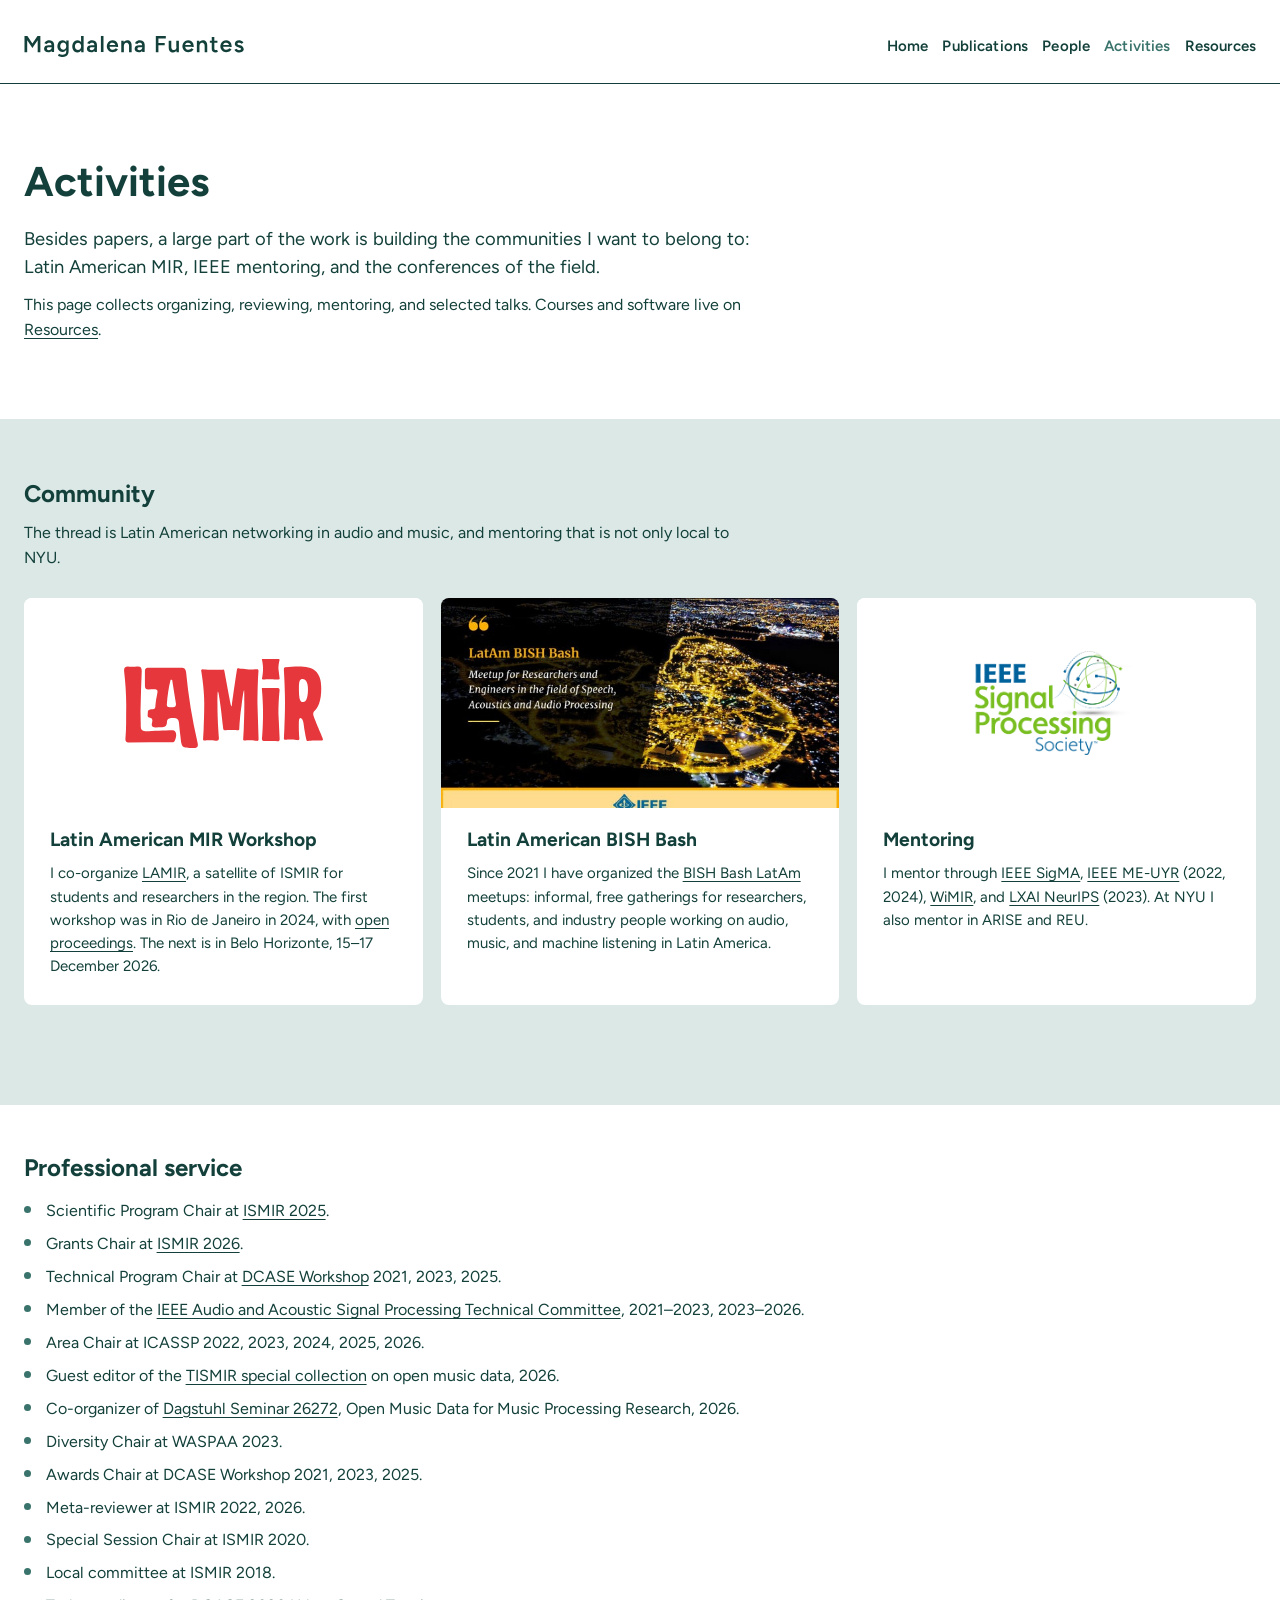
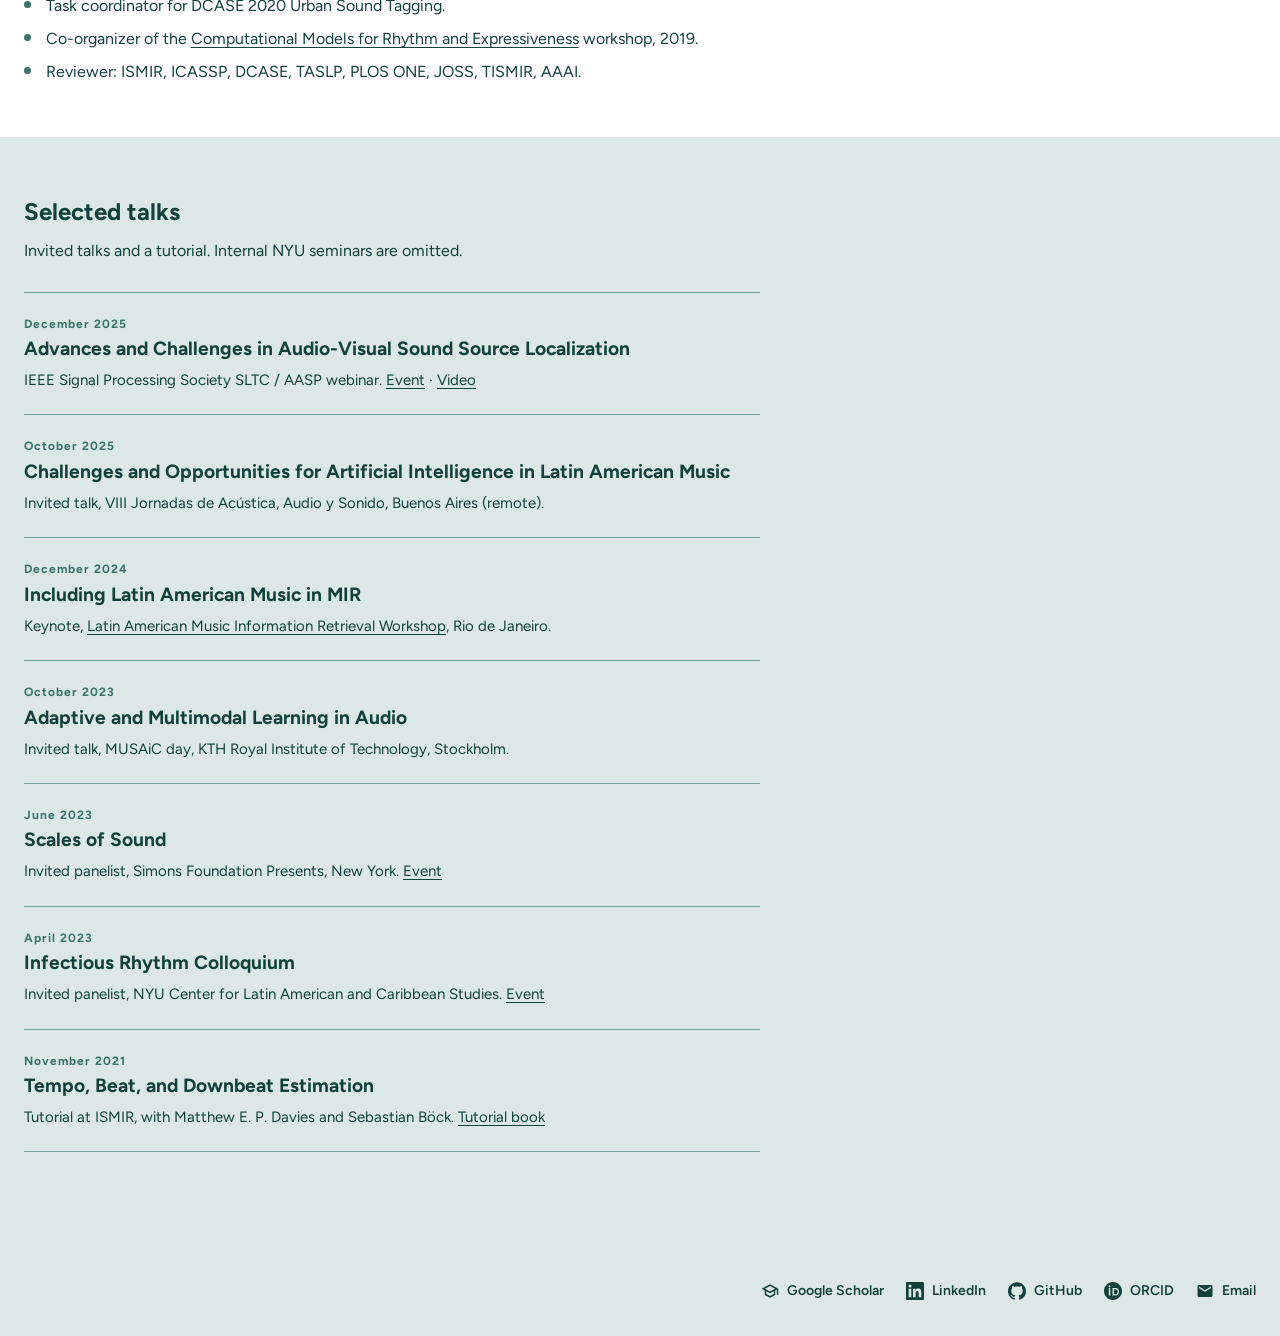
==== activities/index.html @ b73e9d4a "Update website" ====
<!DOCTYPE html>
<html lang="en">
<head>
  <meta charset="utf-8">
  <meta name="viewport" content="width=device-width, initial-scale=1">
  <title>Activities – Magdalena Fuentes</title>
  <meta name="description" content="Assistant Professor of Music Technology and Integrated Design &amp; Media at New York University. Machine listening, music information retrieval, and multimodal sound analysis.">
  <link rel="icon" href="../assets/images/cropped-icon.jpeg" type="image/jpeg">
  <link rel="preconnect" href="https://fonts.googleapis.com">
  <link rel="preconnect" href="https://fonts.gstatic.com" crossorigin>
  <link href="https://fonts.googleapis.com/css2?family=Figtree:ital,wght@0,400;0,600;0,700;1,400;1,600;1,700&display=swap" rel="stylesheet">
  <link rel="stylesheet" href="../assets/css/style.css">
</head>
<body class="page-activities">
  <div class="mobile-nav" id="mobile-nav">
    <button class="mobile-close" type="button" aria-label="Close menu">&times;</button>
    <ul>
            <li><a href="../"><span>Home</span></a></li>
            <li><a href="../publications/"><span>Publications</span></a></li>
            <li><a href="../people/"><span>People</span></a></li>
            <li><a href="../activities/" aria-current="page"><span>Activities</span></a></li>
            <li><a href="../resources/"><span>Resources</span></a></li>
    </ul>
  </div>
  <header class="site-header">
    <div class="container header-inner">
      <a class="logo" href="../">
        <img class="logo-light" src="../assets/images/logo-white.svg" alt="Magdalena Fuentes">
        <img class="logo-dark" src="../assets/images/logo.svg" alt="Magdalena Fuentes">
      </a>
      <nav class="desktop-nav" aria-label="Primary">
        <ul class="nav-list">
            <li><a href="../"><span>Home</span></a></li>
            <li><a href="../publications/"><span>Publications</span></a></li>
            <li><a href="../people/"><span>People</span></a></li>
            <li><a href="../activities/" aria-current="page"><span>Activities</span></a></li>
            <li><a href="../resources/"><span>Resources</span></a></li>
        </ul>
      </nav>
      <button class="menu-toggle" type="button" aria-label="Open menu"><span></span></button>
    </div>
  </header>
  
  <main>
    <section class="page-main" style="padding-bottom:48px">
      <div class="container">
        <h1 class="page-title reveal">Activities</h1>
        <p class="research-lead reveal">Besides papers, a large part of the work is building the communities I want to belong to: Latin American MIR, IEEE mentoring, and the conferences of the field.</p>
        <p class="research-sub reveal">This page collects organizing, reviewing, mentoring, and selected talks. Courses and software live on <a href="../resources/">Resources</a>.</p>
      </div>
    </section>
    <section class="section-mint" id="community">
      <div class="container">
        <h2 class="reveal">Community</h2>
        <p class="section-intro reveal">The thread is Latin American networking in audio and music, and mentoring that is not only local to NYU.</p>
        <div class="theme-grid theme-grid-3">
          <article class="theme-card reveal">
            <div class="community-banner">
              <img class="community-logo community-logo-lamir" src="../assets/images/activities/lamir.svg" alt="LAMIR">
            </div>
            <h3>Latin American MIR Workshop</h3>
            <p>I co-organize <a href="https://lamir-workshop.github.io/" target="_blank" rel="noopener">LAMIR</a>, a satellite of ISMIR for students and researchers in the region. The first workshop was in Rio de Janeiro in 2024, with <a href="https://doi.org/10.5281/zenodo.14908040" target="_blank" rel="noopener">open proceedings</a>. The next is in Belo Horizonte, 15–17 December 2026.</p>
          </article>
          <article class="theme-card reveal">
            <img src="../assets/images/activities/bish.jpg" alt="BISH Bash LatAm">
            <h3>Latin American BISH Bash</h3>
            <p>Since 2021 I have organized the <a href="https://www.meetup.com/bish-bash-latam/" target="_blank" rel="noopener">BISH Bash LatAm</a> meetups: informal, free gatherings for researchers, students, and industry people working on audio, music, and machine listening in Latin America.</p>
          </article>
          <article class="theme-card reveal">
            <div class="community-banner">
              <img class="community-logo community-logo-ieee" src="../assets/images/activities/ieee.png" alt="IEEE Signal Processing Society">
            </div>
            <h3>Mentoring</h3>
            <p>I mentor through <a href="https://signalprocessingsociety.org/community-involvement/signal-processing-mentorship-academy-sigma-program" target="_blank" rel="noopener">IEEE SigMA</a>, <a href="https://signalprocessingsociety.org/newsletter/2024/06/call-project-proposals-ieee-sps-me-uyr-program-mentoring-experiences" target="_blank" rel="noopener">IEEE ME-UYR</a> (2022, 2024), <a href="https://wimir.wordpress.com/mentoring-program/" target="_blank" rel="noopener">WiMIR</a>, and <a href="https://www.latinxinai.org/neurips-2023" target="_blank" rel="noopener">LXAI NeurIPS</a> (2023). At NYU I also mentor in ARISE and REU.</p>
          </article>
        </div>
      </div>
    </section>
    <section class="page-main" id="service" style="padding-bottom:48px">
      <div class="container">
        <h2 class="reveal">Professional service</h2>
        <ul class="service-list reveal">
          <li>Scientific Program Chair at <a href="https://ismir2025.ismir.net/" target="_blank" rel="noopener">ISMIR 2025</a>.</li>
          <li>Grants Chair at <a href="https://ismir2026.ismir.net/about/organizers" target="_blank" rel="noopener">ISMIR 2026</a>.</li>
          <li>Technical Program Chair at <a href="https://dcase.community/workshop2025/organizers" target="_blank" rel="noopener">DCASE Workshop</a> 2021, 2023, 2025.</li>
          <li>Member of the <a href="https://signalprocessingsociety.org/community-involvement/audio-and-acoustic-signal-processing" target="_blank" rel="noopener">IEEE Audio and Acoustic Signal Processing Technical Committee</a>, 2021–2023, 2023–2026.</li>
          <li>Area Chair at ICASSP 2022, 2023, 2024, 2025, 2026.</li>
          <li>Guest editor of the <a href="https://account.transactions.ismir.net/index.php/up-j-tismir/libraryFiles/downloadPublic/9" target="_blank" rel="noopener">TISMIR special collection</a> on open music data, 2026.</li>
          <li>Co-organizer of <a href="https://www.dagstuhl.de/26272" target="_blank" rel="noopener">Dagstuhl Seminar 26272</a>, Open Music Data for Music Processing Research, 2026.</li>
          <li>Diversity Chair at WASPAA 2023.</li>
          <li>Awards Chair at DCASE Workshop 2021, 2023, 2025.</li>
          <li>Meta-reviewer at ISMIR 2022, 2026.</li>
          <li>Special Session Chair at ISMIR 2020.</li>
          <li>Local committee at ISMIR 2018.</li>
          <li>Task coordinator for DCASE 2020 Urban Sound Tagging.</li>
          <li>Co-organizer of the <a href="http://www02.smt.ufrj.br/~starel/workshop/" target="_blank" rel="noopener">Computational Models for Rhythm and Expressiveness</a> workshop, 2019.</li>
          <li>Reviewer: ISMIR, ICASSP, DCASE, TASLP, PLOS ONE, JOSS, TISMIR, AAAI.</li>
        </ul>
      </div>
    </section>
    <section class="section-mint" id="talks">
      <div class="container">
        <h2 class="reveal">Selected talks</h2>
        <p class="section-intro reveal">Invited talks and a tutorial. Internal NYU seminars are omitted.</p>
        <div class="join-paths">
          <article class="join-path reveal">
            <span class="theme-num">December 2025</span>
            <h3>Advances and Challenges in Audio-Visual Sound Source Localization</h3>
            <p>IEEE Signal Processing Society SLTC / AASP webinar. <a href="https://signalprocessingsociety.org/events/sps-sltcaasp-webinar-advances-and-challenges-audio-visual-sound-source-localization" target="_blank" rel="noopener">Event</a> · <a href="https://resourcecenter.ieee.org/education/sl-tc-aasp-tc-webinars/sps_edu_sl_fuentes_120925" target="_blank" rel="noopener">Video</a></p>
          </article>
          <article class="join-path reveal">
            <span class="theme-num">October 2025</span>
            <h3>Challenges and Opportunities for Artificial Intelligence in Latin American Music</h3>
            <p>Invited talk, VIII Jornadas de Acústica, Audio y Sonido, Buenos Aires (remote).</p>
          </article>
          <article class="join-path reveal">
            <span class="theme-num">December 2024</span>
            <h3>Including Latin American Music in MIR</h3>
            <p>Keynote, <a href="https://lamir-workshop.github.io/" target="_blank" rel="noopener">Latin American Music Information Retrieval Workshop</a>, Rio de Janeiro.</p>
          </article>
          <article class="join-path reveal">
            <span class="theme-num">October 2023</span>
            <h3>Adaptive and Multimodal Learning in Audio</h3>
            <p>Invited talk, MUSAiC day, KTH Royal Institute of Technology, Stockholm.</p>
          </article>
          <article class="join-path reveal">
            <span class="theme-num">June 2023</span>
            <h3>Scales of Sound</h3>
            <p>Invited panelist, Simons Foundation Presents, New York. <a href="https://www.simonsfoundation.org/event/scales-of-sound/" target="_blank" rel="noopener">Event</a></p>
          </article>
          <article class="join-path reveal">
            <span class="theme-num">April 2023</span>
            <h3>Infectious Rhythm Colloquium</h3>
            <p>Invited panelist, NYU Center for Latin American and Caribbean Studies. <a href="https://as.nyu.edu/research-centers/clacs/events/spring-2023.html" target="_blank" rel="noopener">Event</a></p>
          </article>
          <article class="join-path reveal">
            <span class="theme-num">November 2021</span>
            <h3>Tempo, Beat, and Downbeat Estimation</h3>
            <p>Tutorial at ISMIR, with Matthew E. P. Davies and Sebastian Böck. <a href="https://tempobeatdownbeat.github.io/tutorial/intro.html" target="_blank" rel="noopener">Tutorial book</a></p>
          </article>
        </div>
      </div>
    </section>
  </main>

  <footer class="site-footer">
    <div class="container">
      <ul class="socials">
        <li><a href="https://scholar.google.com/citations?user=gz7oJAoAAAAJ" target="_blank" rel="noopener"> <svg viewBox="0 0 24 24" aria-hidden="true"><path d="M12 3L1 9l4 2.18v6L12 21l7-3.82v-6l2-1.09V17h2V9L12 3zm6.82 6L12 12.72 5.18 9 12 5.28 18.82 9zM17 15.99l-5 2.73-5-2.73v-3.72L12 15l5-2.73v3.72z"/></svg> <span>Google Scholar</span></a></li>
        <li><a href="https://www.linkedin.com/in/mfu3ntes/" target="_blank" rel="noopener"> <svg viewBox="0 0 24 24" aria-hidden="true"><path d="M20.447 20.452h-3.554v-5.569c0-1.328-.027-3.037-1.852-3.037-1.853 0-2.136 1.445-2.136 2.939v5.667H9.351V9h3.414v1.561h.046c.477-.9 1.637-1.85 3.37-1.85 3.601 0 4.267 2.37 4.267 5.455v6.286zM5.337 7.433a2.062 2.062 0 01-2.063-2.065 2.064 2.064 0 112.063 2.065zm1.782 13.019H3.555V9h3.564v11.452zM22.225 0H1.771C.792 0 0 .774 0 1.729v20.542C0 23.227.792 24 1.771 24h20.451C23.2 24 24 23.227 24 22.271V1.729C24 .774 23.2 0 22.222 0h.003z"/></svg> <span>LinkedIn</span></a></li>
        <li><a href="https://github.com/magdalenafuentes" target="_blank" rel="noopener"> <svg viewBox="0 0 24 24" aria-hidden="true"><path d="M12 .297c-6.63 0-12 5.373-12 12 0 5.303 3.438 9.8 8.205 11.387.6.113.82-.258.82-.577 0-.285-.01-1.04-.015-2.04-3.338.724-4.042-1.61-4.042-1.61-.546-1.387-1.333-1.757-1.333-1.757-1.09-.745.084-.729.084-.729 1.205.084 1.84 1.236 1.84 1.236 1.07 1.835 2.809 1.305 3.495.998.108-.776.417-1.305.76-1.605-2.665-.3-5.466-1.332-5.466-5.93 0-1.31.465-2.38 1.235-3.22-.135-.303-.54-1.523.105-3.176 0 0 1.005-.322 3.3 1.23.96-.267 1.98-.399 3-.405 1.02.006 2.04.138 3 .405 2.28-1.552 3.285-1.23 3.285-1.23.645 1.653.24 2.873.12 3.176.765.84 1.23 1.91 1.23 3.22 0 4.61-2.805 5.625-5.475 5.92.42.36.81 1.096.81 2.22 0 1.606-.015 2.896-.015 3.286 0 .315.21.69.825.57C20.565 22.092 24 17.592 24 12.297c0-6.627-5.373-12-12-12"/></svg> <span>GitHub</span></a></li>
        <li><a href="https://orcid.org/0000-0003-4506-6639" target="_blank" rel="noopener"> <svg viewBox="0 0 24 24" aria-hidden="true"><path d="M12 0C5.372 0 0 5.372 0 12s5.372 12 12 12 12-5.372 12-12S18.628 0 12 0zM7.37 4.368c.745 0 1.33.615 1.33 1.358 0 .745-.585 1.353-1.33 1.353-.746 0-1.348-.608-1.348-1.353 0-.743.602-1.358 1.348-1.358zm.955 3.497v10.272H6.418V7.865h1.907zm3.032 0h3.636c3.494 0 5.04 2.184 5.04 5.137 0 3.012-1.81 5.135-5.415 5.135h-3.261V7.865zm1.907 1.69v6.89h1.588c2.294 0 3.41-1.274 3.41-3.409 0-2.18-1.085-3.481-3.341-3.481h-1.657z"/></svg> <span>ORCID</span></a></li>
        <li><a href="mailto:mfuentes@nyu.edu"> <svg viewBox="0 0 24 24" aria-hidden="true"><path d="M20 4H4c-1.1 0-2 .9-2 2v12c0 1.1.9 2 2 2h16c1.1 0 2-.9 2-2V6c0-1.1-.9-2-2-2zm0 4l-8 5-8-5V6l8 5 8-5v2z"/></svg> <span>Email</span></a></li>
      </ul>
    </div>
  </footer>
  <script src="../assets/js/main.js"></script>
</body>
</html>
---- assets/css/style.css ----
:root {
  --teal: #13403a;
  --teal-dark: #071916;
  --teal-mid: #39736b;
  --teal-soft: #74a69f;
  --mint: #dbe8e6;
  --mint-dark: #cbdedb;
  --ink: #13403a;
  --text: #1a1a1a;
  --white: #ffffff;
  --green: #6dab3c;
  --green-hover: #5c9433;
  --orange: #e08a2c;
  --orange-hover: #c9761f;
  --header-h: 83px;
  --max: 1300px;
}

*,
*::before,
*::after {
  box-sizing: border-box;
}

html {
  scroll-behavior: smooth;
}

body {
  margin: 0;
  font-family: Figtree, "Helvetica Neue", Helvetica, Arial, sans-serif;
  font-size: 16px;
  line-height: 1.55;
  color: var(--text);
  background: var(--white);
}

img {
  max-width: 100%;
  height: auto;
  display: block;
}

a {
  color: var(--teal);
  text-decoration: none;
}

a:hover {
  color: var(--teal-dark);
}

h1,
h2,
h3,
h4 {
  font-weight: 700;
  color: var(--ink);
  line-height: 1.25;
  margin: 0 0 0.4em;
}

.container {
  width: min(100% - 48px, var(--max));
  margin-inline: auto;
}

.page-people .container {
  width: min(100% - 48px, 1540px);
}

/* Header */
.site-header {
  position: absolute;
  inset: 0 0 auto 0;
  z-index: 40;
  border-bottom: 1px solid var(--teal);
}

.site-header.is-sticky {
  position: fixed;
  background: rgba(19, 64, 58, 0.96);
  backdrop-filter: blur(8px);
  border-bottom-color: transparent;
}

body:not(.page-home) .site-header {
  position: sticky;
  top: 0;
  background: var(--white);
  border-bottom: 1px solid var(--teal);
}

body:not(.page-home) .site-header.is-sticky {
  background: rgba(255, 255, 255, 0.96);
}

.header-inner {
  display: flex;
  align-items: center;
  justify-content: space-between;
  padding: 30px 0 20px;
  gap: 24px;
}

.logo {
  display: block;
  width: 220px;
  height: 33px;
  flex-shrink: 0;
}

.logo img {
  width: 220px;
  height: 33px;
}

body.page-home .logo-dark,
body:not(.page-home) .logo-light {
  display: none;
}

.nav-list {
  display: flex;
  gap: 14px;
  list-style: none;
  margin: 0;
  padding: 0;
}

.nav-list a {
  font-weight: 600;
  font-size: 15px;
  letter-spacing: 0.01em;
}

body.page-home .nav-list a {
  color: var(--white);
}

body.page-home .nav-list a:hover,
body.page-home .nav-list a[aria-current="page"] {
  color: var(--mint);
}

body:not(.page-home) .nav-list a {
  color: var(--teal);
}

body:not(.page-home) .nav-list a[aria-current="page"] {
  color: var(--teal-mid);
}

.menu-toggle {
  display: none;
  width: 44px;
  height: 44px;
  border: 0;
  background: transparent;
  cursor: pointer;
  padding: 10px;
}

.menu-toggle span,
.menu-toggle span::before,
.menu-toggle span::after {
  display: block;
  width: 22px;
  height: 2px;
  background: currentColor;
  position: relative;
  transition: transform 0.2s ease;
}

.menu-toggle span::before,
.menu-toggle span::after {
  content: "";
  position: absolute;
  left: 0;
}

.menu-toggle span::before {
  top: -7px;
}

.menu-toggle span::after {
  top: 7px;
}

body.page-home .menu-toggle {
  color: var(--white);
}

body:not(.page-home) .menu-toggle {
  color: var(--teal);
}

.mobile-nav {
  position: fixed;
  inset: 0;
  background: var(--white);
  z-index: 50;
  display: none;
  align-items: center;
  justify-content: center;
  text-align: center;
}

.mobile-nav.is-open {
  display: flex;
}

.mobile-nav ul {
  list-style: none;
  margin: 0;
  padding: 0;
}

.mobile-nav a {
  display: block;
  font-size: 1.6rem;
  font-weight: 600;
  padding: 14px;
  color: var(--teal);
}

.mobile-close {
  position: absolute;
  top: 24px;
  right: 24px;
  border: 0;
  background: transparent;
  font-size: 32px;
  line-height: 1;
  color: var(--teal);
  cursor: pointer;
}

/* Hero */
.hero {
  background: var(--teal);
  color: var(--white);
  padding: 180px 0 70px;
}

.hero-grid {
  display: grid;
  grid-template-columns: 1fr 1fr;
  gap: 48px;
  align-items: start;
}

.hero-name {
  font-size: clamp(2.4rem, 5vw, 4.1rem);
  line-height: 1.2;
  font-weight: 700;
  color: var(--white);
  margin: 0 0 70px;
}

.hero-portrait {
  width: min(300px, 100%);
  margin: 0 auto;
}

.hero-mobile {
  display: none;
}

.hero-kicker {
  width: min(700px, 100%);
  margin: 20px 0 30px;
}

.hero-bio {
  font-size: 1.3em;
  line-height: 1.45;
  color: var(--mint);
  font-weight: 400;
}

.hero-bio p {
  margin: 0 0 1em;
}

.hero-bio p:last-child {
  margin-bottom: 0;
}

.hero-subtitle {
  display: none;
  font-size: clamp(1.4rem, 4vw, 2rem);
  color: var(--teal-soft);
  font-weight: 700;
  line-height: 1.25;
  margin: -40px 0 40px;
}

/* Affiliations */
.affiliations {
  background: var(--mint);
  padding: 72px 0 100px;
}

.affiliations-inner {
  display: grid;
  grid-template-columns: 1fr 2fr;
}

.affiliations h2 {
  font-size: 2rem;
  margin-bottom: 40px;
}

.affiliations h3 {
  font-size: 1.25rem;
  margin: 0 0 8px;
}

.affiliations p {
  margin: 0 0 28px;
  color: var(--text);
}

.home-join {
  padding: 72px 0 100px;
}

.page-home .research-cta {
  margin-top: 0;
  padding-top: 0;
  border-top: 0;
}

/* Page shell */
.page-main {
  padding: 48px 0 100px;
}

.page-title {
  font-size: clamp(2rem, 4vw, 2.6rem);
  margin: 24px 0 60px;
}

.section-mint {
  background: var(--mint);
  padding: 60px 0 100px;
}

/* Buttons */
.btn {
  display: inline-block;
  border: 0;
  border-radius: 8px;
  padding: 8px 14px;
  font-size: 13px;
  font-weight: 600;
  font-family: inherit;
  line-height: 1.2;
  cursor: pointer;
  color: var(--white) !important;
  background: var(--teal-mid);
  transition: background 0.15s ease;
}

.btn:hover {
  background: var(--teal);
  color: var(--white) !important;
}

.btn-sm {
  padding: 6px 12px;
  font-size: 12px;
}

.btn-xs {
  padding: 4px 10px;
  font-size: 11px;
  text-transform: none;
}

.btn-round {
  border-radius: 999px;
  padding: 8px 16px;
}

.btn-orange {
  background: var(--teal-mid);
}

.btn-orange:hover {
  background: var(--teal);
}

.btn-row {
  display: flex;
  flex-wrap: wrap;
  gap: 8px;
  margin-top: 6px;
}

/* People */
.people-grid {
  display: grid;
  grid-template-columns: repeat(3, max-content);
  justify-content: center;
  gap: 64px 14px;
}

.person {
  display: grid;
  grid-template-columns: 140px minmax(180px, 240px);
  gap: 24px;
  align-items: center;
}

.person img {
  width: 140px;
  height: 140px;
  object-fit: cover;
  object-position: center 22%;
  border-radius: 50%;
}

.person img[alt="Xavier Juanola Molet"] {
  object-position: center center;
}

.person h3 {
  font-size: 1.05rem;
  font-weight: 700;
  margin: 0 0 6px;
  color: var(--teal);
  line-height: 1.3;
}

.person p {
  margin: 0;
  font-size: 0.95rem;
  line-height: 1.45;
  color: var(--teal);
}

.person .dates {
  font-style: italic;
  color: var(--teal);
}

.person .btn,
.person .btn-sm {
  margin-top: 10px;
  background: var(--teal-mid);
  border-radius: 8px;
  padding: 7px 14px;
  font-size: 13px;
}

.person .btn:hover,
.person .btn-sm:hover {
  background: var(--teal);
}

.alumni-grid {
  display: grid;
  grid-template-columns: repeat(4, 1fr);
  gap: 32px 24px;
  margin-top: 28px;
}

.alumni h2 {
  margin: 72px 0 8px;
}

.alumni h3 {
  font-size: 1.05rem;
  margin: 0 0 8px;
  color: var(--teal);
}

.alumni p {
  margin: 0;
  font-size: 0.95rem;
  line-height: 1.4;
  color: var(--teal);
}

.alumni a.more {
  display: inline-block;
  margin-top: 8px;
  font-weight: 600;
}

/* Publications */
.pub {
  display: grid;
  grid-template-columns: 317px 1fr;
  gap: 28px;
  align-items: center;
  margin-bottom: 64px;
}

.pub.no-thumb {
  grid-template-columns: 1fr;
}

.pub .pub-note {
  font-style: italic;
  color: #555;
  margin: 0 0 8px;
}

.pub-thumb {
  display: flex;
  justify-content: center;
}

.pub-thumb img {
  width: 100%;
  max-width: 403px;
  max-height: 216px;
  object-fit: contain;
  background: transparent;
}

.pub h3,
.pub h3 a {
  font-size: 1.25rem;
  font-weight: 400;
  margin: 0 0 12px;
  line-height: 1.35;
  color: var(--teal);
}

.pub h3 a:hover {
  color: var(--teal-dark);
}

.pub .year {
  font-size: 1rem;
  font-weight: 700;
  color: #80a69e;
  margin: 0 0 6px;
  line-height: 1.2;
}

.pub .authors,
.pub .venue {
  margin: 0 0 2px;
  color: var(--teal);
}

.pub .venue {
  margin-bottom: 16px;
}

.pub .self {
  font-weight: 400;
  text-decoration: underline;
  text-underline-offset: 2px;
}

.pub .btn-row {
  margin-top: 0;
}

.pub .btn,
.pub .btn-xs {
  background: var(--teal-mid);
  border-radius: 8px;
  padding: 8px 14px;
  font-size: 13px;
  font-weight: 600;
}

.pub .btn:hover,
.pub .btn-xs:hover {
  background: var(--teal);
}

/* Resources lists */
.page-resources .page-title {
  margin-bottom: 0;
}

.page-resources h2 {
  margin: 0 0 28px;
}

.page-resources .media-row:last-child {
  margin-bottom: 0;
}

.media-row {
  display: grid;
  grid-template-columns: 280px 1fr;
  gap: 28px;
  align-items: center;
  margin-bottom: 36px;
}

.media-row img {
  width: 280px;
  height: 168px;
  object-fit: contain;
  background: var(--white);
}

.software-grid {
  display: grid;
  grid-template-columns: repeat(2, minmax(0, 360px));
  justify-content: center;
  gap: 48px 64px;
}

.software-card {
  text-align: center;
}

.software-card h3 {
  margin-bottom: 16px;
}

.software-card img {
  display: block;
  margin: 0 auto 20px;
  height: 140px;
  max-width: 280px;
  width: auto;
  object-fit: contain;
}

.software-card .btn-row {
  justify-content: center;
}

.dataset-grid {
  display: grid;
  grid-template-columns: repeat(3, minmax(0, 1fr));
  gap: 28px 22px;
}

.dataset-card h3 {
  font-size: 1.05rem;
  font-weight: 600;
  margin: 0 0 4px;
}

.dataset-card p {
  margin: 0 0 10px;
  font-size: 14px;
  color: var(--teal);
}

.dataset-card img {
  width: 100%;
  height: 110px;
  object-fit: cover;
  object-position: center;
  background: var(--white);
  margin-bottom: 12px;
}

.dataset-card .btn-row {
  margin-top: 0;
}

.dataset-card .btn {
  padding: 6px 12px;
  font-size: 12px;
}

.scroll-hint {
  display: flex;
  justify-content: center;
  margin-top: 24px;
}

.scroll-hint a {
  color: var(--white);
  font-size: 42px;
  line-height: 1;
}

/* Course */
.course {
  max-width: 920px;
}

.course .meta {
  margin-bottom: 28px;
}

.course h2 {
  font-size: 1.35rem;
  margin: 32px 0 12px;
}

.course h3 {
  font-size: 1.1rem;
  margin: 22px 0 8px;
}

.course ul {
  padding-left: 1.2em;
}

.week {
  margin: 18px 0;
}

.week strong {
  display: block;
  margin-bottom: 6px;
  color: var(--teal);
}

/* Footer */
.site-footer {
  background: var(--mint);
  padding: 28px 0;
}

.socials {
  display: flex;
  justify-content: flex-end;
  gap: 22px;
  list-style: none;
  margin: 0;
  padding: 0;
}

.socials a {
  display: inline-flex;
  align-items: center;
  gap: 8px;
  color: var(--teal);
  font-weight: 600;
  font-size: 14px;
}

.socials svg {
  width: 18px;
  height: 18px;
  fill: currentColor;
}

/* Reveal */
.reveal {
  opacity: 0;
  transform: translateY(16px);
  animation: fadeUp 0.7s ease forwards;
}

.reveal-left {
  opacity: 0;
  transform: translateX(-18px);
  animation: fadeLeft 0.7s ease forwards;
}

@keyframes fadeUp {
  to {
    opacity: 1;
    transform: none;
  }
}

@keyframes fadeLeft {
  to {
    opacity: 1;
    transform: none;
  }
}

/* Research overview and Join */
.page-research .page-title,
.page-join .page-title,
.page-people .page-title,
.page-activities .page-title {
  margin-bottom: 18px;
}

.page-research h2,
.page-join h2,
.page-activities h2 {
  margin: 0 0 12px;
}

.research-lead {
  font-size: 1.15rem;
  line-height: 1.5;
  color: var(--teal);
  max-width: 46rem;
  margin: 0 0 12px;
}

.research-sub,
.section-intro {
  color: var(--teal);
  max-width: 46rem;
  margin: 0 0 28px;
}

.theme-grid {
  display: grid;
  grid-template-columns: repeat(2, minmax(0, 1fr));
  gap: 18px;
}

.theme-grid-3 {
  grid-template-columns: repeat(3, minmax(0, 1fr));
}

.theme-card {
  background: var(--white);
  padding: 0 0 26px;
  border-radius: 8px;
  overflow: hidden;
}

.theme-card-text {
  padding-top: 26px;
}

.theme-card img {
  display: block;
  width: 100%;
  height: 210px;
  object-fit: cover;
  object-position: top center;
  background: var(--mint-dark);
  margin-bottom: 20px;
}

.theme-card .community-logo {
  width: auto;
  height: 56px;
  max-width: 200px;
  margin: 0 auto 20px;
  object-fit: contain;
  background: transparent;
}

.theme-card .community-banner {
  display: flex;
  align-items: center;
  justify-content: center;
  width: 100%;
  height: 210px;
  margin-bottom: 20px;
  background: var(--white);
}

.theme-card .community-banner .community-logo,
.theme-card .community-banner .community-logo-lamir,
.theme-card .community-banner .community-logo-ieee {
  width: auto;
  height: auto;
  max-width: 50%;
  max-height: 50%;
  margin: 0;
  object-fit: contain;
  background: transparent;
}

.theme-card .community-logo-bish {
  width: calc(100% - 52px);
  height: auto;
  max-width: none;
  max-height: 110px;
  border-radius: 6px;
}

.theme-num {
  display: block;
  font-size: 12px;
  font-weight: 700;
  letter-spacing: 0.08em;
  color: var(--teal-mid);
  margin-bottom: 8px;
}

.theme-card .theme-num {
  margin: 0 26px 8px;
}

.theme-card h3 {
  font-size: 1.2rem;
  margin: 0 26px 10px;
}

.theme-card p {
  margin: 0 26px;
  color: var(--teal);
  font-size: 15px;
}

.theme-tags {
  display: block;
  margin: 14px 26px 0;
  font-size: 12px;
  font-weight: 600;
  color: var(--teal-mid);
}

.highlight-grid {
  display: grid;
  grid-template-columns: repeat(2, minmax(0, 1fr));
  gap: 32px 28px;
}

.highlight-card img {
  width: 100%;
  height: 160px;
  object-fit: contain;
  background: var(--mint);
  margin-bottom: 14px;
}

.highlight-card .meta {
  font-size: 12px;
  font-weight: 700;
  letter-spacing: 0.04em;
  text-transform: uppercase;
  color: var(--teal-mid);
  margin: 0 0 8px;
}

.highlight-card h3 {
  font-size: 1.1rem;
  margin: 0 0 8px;
}

.highlight-card p {
  margin: 0 0 12px;
  font-size: 14px;
  color: var(--teal);
}

.news-grid {
  display: grid;
  grid-template-columns: repeat(3, minmax(0, 1fr));
  gap: 28px;
}

.news-grid-4 {
  grid-template-columns: repeat(4, minmax(0, 1fr));
}

.news-card {
  border-top: 2px solid var(--teal-soft);
  padding-top: 16px;
}

.news-card time {
  display: block;
  font-size: 13px;
  font-weight: 700;
  color: var(--teal-mid);
  margin-bottom: 8px;
}

.news-card p {
  margin: 0;
  color: var(--teal);
}

.funder-grid {
  display: grid;
  grid-template-columns: repeat(5, minmax(0, 1fr));
  gap: 16px;
}

.funder-card {
  display: flex;
  flex-direction: column;
  background: var(--mint);
  padding: 22px 18px 20px;
  text-align: center;
  border-radius: 8px;
  min-height: 260px;
  color: var(--teal);
}

.funder-card img,
.funder-logo {
  height: 56px;
  width: auto;
  max-width: 140px;
  margin: 0 auto 16px;
  object-fit: contain;
}

.funder-logo-wide {
  max-width: 160px;
  height: 40px;
}

.funder-logo-nih {
  height: 88px;
  max-width: 140px;
}

.funder-card .btn-row {
  margin-top: auto;
  justify-content: center;
  padding-top: 16px;
}

.funder-wordmark {
  display: block;
  font-size: 1.5rem;
  font-weight: 700;
  line-height: 52px;
  margin: 0 0 14px;
  color: var(--teal);
}

.funder-card h3 {
  font-size: 0.95rem;
  margin: 0 0 8px;
}

.funder-card p {
  margin: 0;
  font-size: 13px;
  line-height: 1.4;
  color: var(--teal);
}

.research-cta {
  display: flex;
  justify-content: space-between;
  align-items: center;
  gap: 24px;
  margin-top: 56px;
  padding-top: 36px;
  border-top: 1px solid var(--mint-dark);
}

.research-cta h2 {
  margin-bottom: 8px;
}

.research-cta p {
  margin: 0;
  color: var(--teal);
  max-width: 36rem;
}

.page-people .section-intro {
  margin-bottom: 48px;
}

.join-paths {
  max-width: 46rem;
}

.join-path {
  padding: 22px 0;
  border-top: 1px solid var(--teal-soft);
}

.join-path:last-child {
  border-bottom: 1px solid var(--teal-soft);
}

.join-path .theme-num {
  margin-bottom: 4px;
}

.join-path h3 {
  font-size: 1.2rem;
  margin: 0 0 8px;
}

.join-path p {
  margin: 0;
  color: var(--teal);
  font-size: 15px;
}

.join-points {
  display: grid;
  grid-template-columns: repeat(3, minmax(0, 1fr));
  gap: 28px;
  margin-bottom: 48px;
}

.page-join main a:not(.btn),
.page-activities main a:not(.btn) {
  text-decoration: underline;
  text-underline-offset: 3px;
}

#service {
  scroll-margin-top: calc(var(--header-h) + 16px);
}

.service-list {
  margin: 0;
  padding: 0;
  list-style: none;
}

.service-list li {
  position: relative;
  margin: 0;
  padding: 0.28em 0 0.28em 1.35em;
  color: var(--teal);
  font-size: 1rem;
  line-height: 1.5;
}

.service-list li::before {
  content: "";
  position: absolute;
  left: 0;
  top: 0.72em;
  width: 7px;
  height: 7px;
  border-radius: 50%;
  background: var(--teal-mid);
}

@media (max-width: 1100px) {
  .people-grid {
    grid-template-columns: repeat(2, max-content);
    justify-content: center;
  }

  .alumni-grid {
    grid-template-columns: repeat(2, 1fr);
  }

  .software-grid {
    grid-template-columns: 1fr;
  }

  .dataset-grid,
  .highlight-grid,
  .news-grid,
  .news-grid-4,
  .join-points,
  .theme-grid-3 {
    grid-template-columns: repeat(2, minmax(0, 1fr));
  }

  .funder-grid {
    grid-template-columns: repeat(3, minmax(0, 1fr));
  }
}

@media (max-width: 900px) {
  .nav-list {
    display: none;
  }

  .menu-toggle {
    display: block;
  }

  .hero {
    padding: 110px 0 50px;
  }

  .hero-grid {
    grid-template-columns: 1fr;
  }

  .hero-desktop {
    display: none;
  }

  .hero-mobile {
    display: block;
  }

  .hero-name {
    margin-bottom: 24px;
  }

  .hero-subtitle {
    display: block;
  }

  .affiliations-inner {
    grid-template-columns: 1fr;
  }

  .pub,
  .media-row {
    grid-template-columns: 1fr;
  }

  .socials {
    justify-content: center;
    flex-wrap: wrap;
  }
}

@media (max-width: 640px) {
  .dataset-grid,
  .theme-grid,
  .theme-grid-3,
  .highlight-grid,
  .news-grid,
  .news-grid-4,
  .funder-grid,
  .join-points {
    grid-template-columns: 1fr;
  }

  .research-cta {
    flex-direction: column;
    align-items: flex-start;
  }

  .people-grid {
    grid-template-columns: max-content;
    justify-content: center;
  }

  .alumni-grid {
    grid-template-columns: 1fr;
  }

  .logo,
  .logo img {
    width: 170px;
    height: 26px;
  }
}
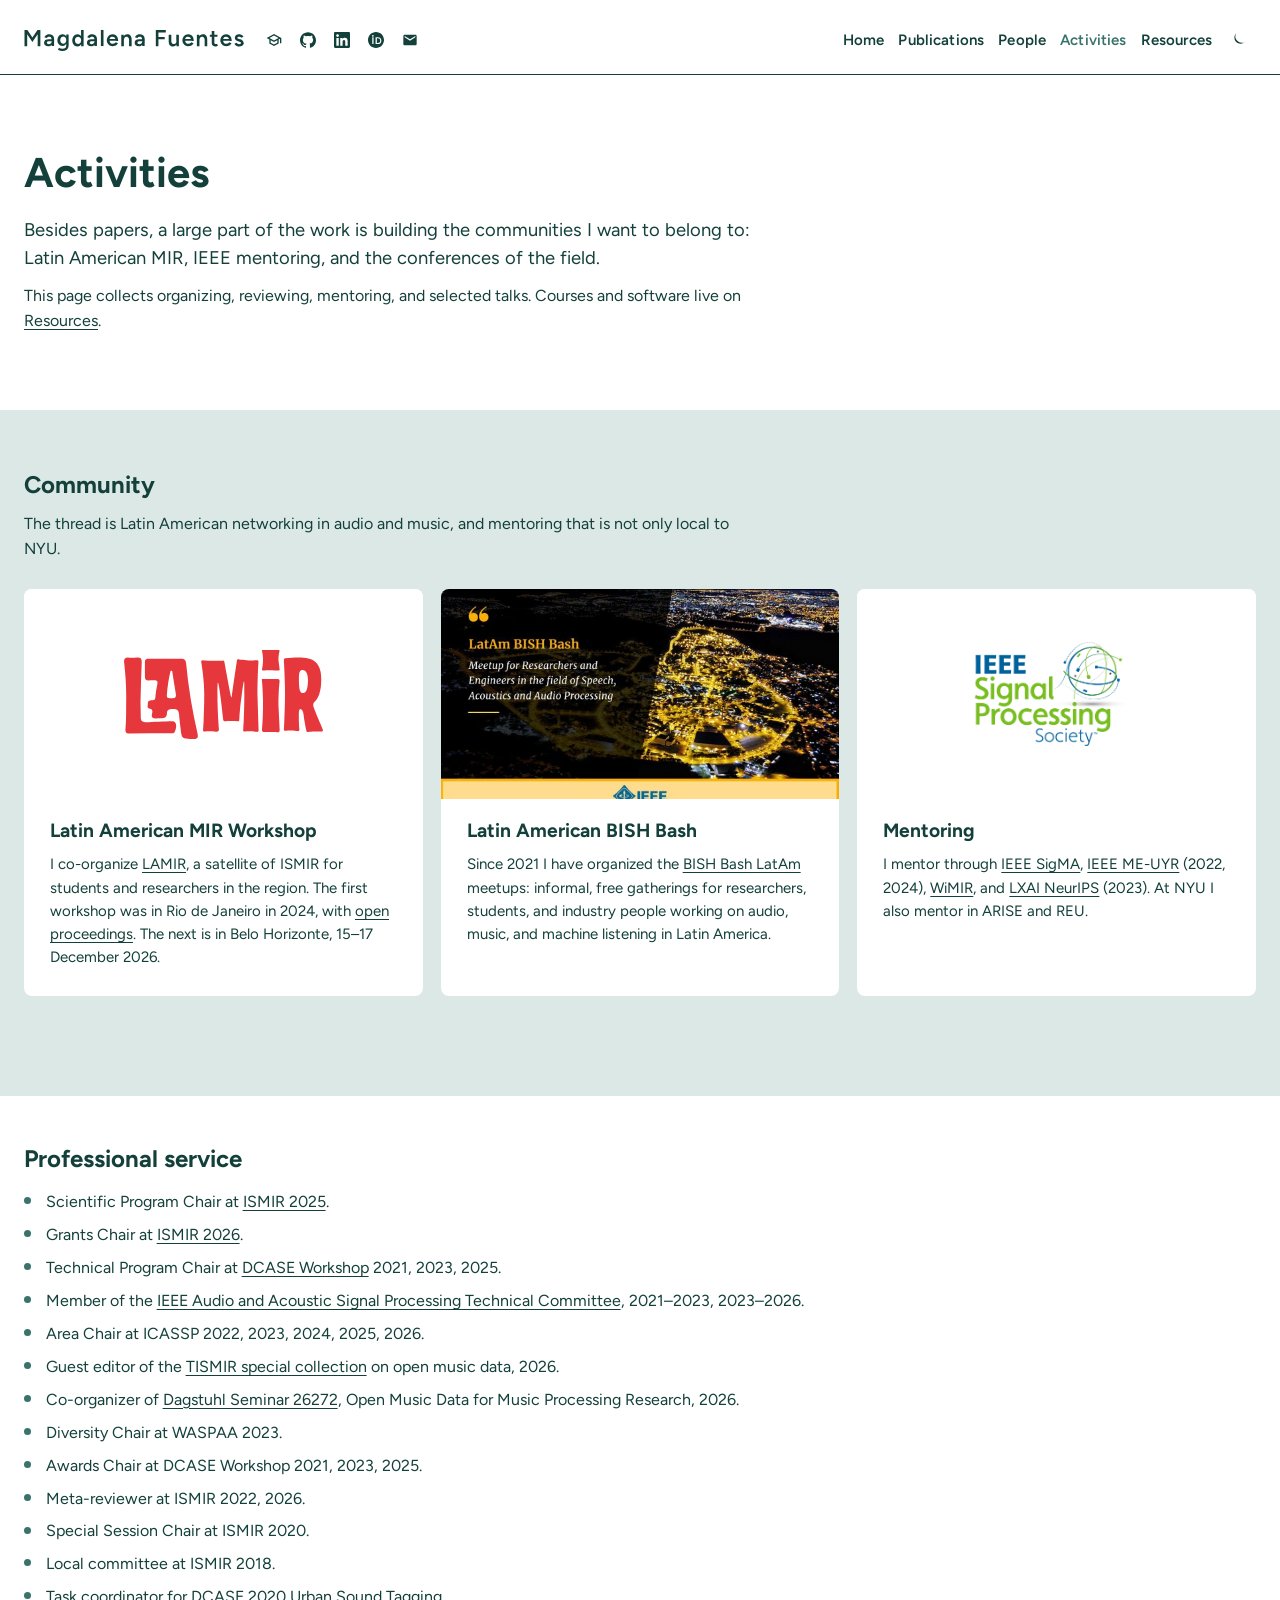
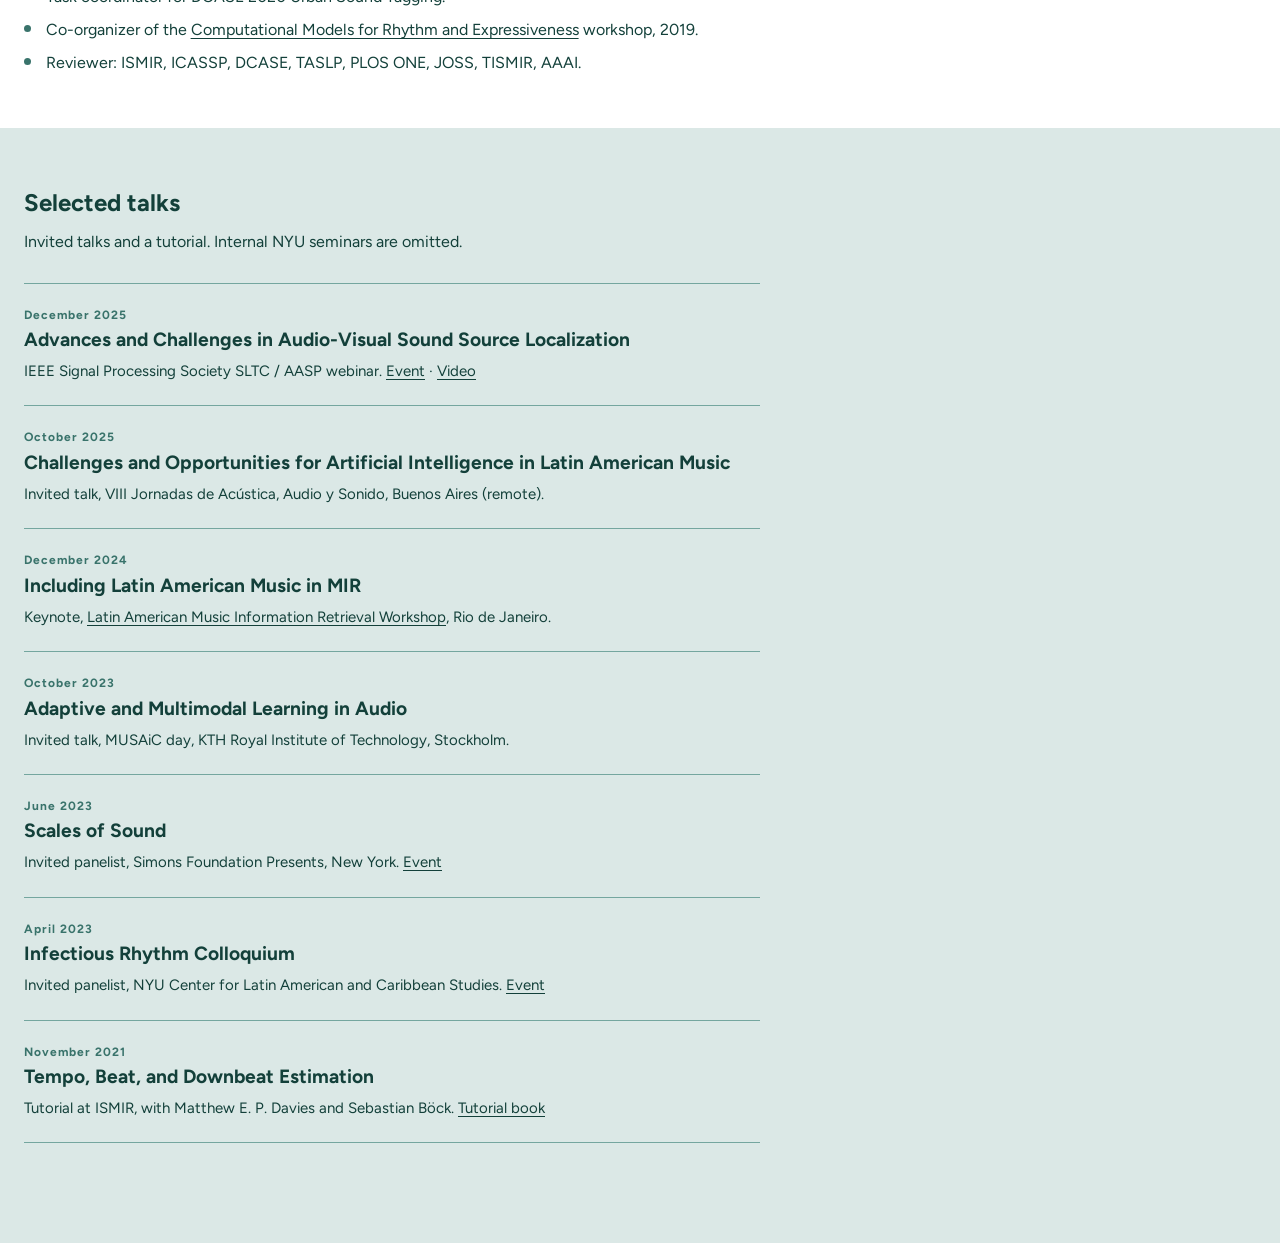
==== commit 4a74795f: "Update the site with publication links, a saved theme, and the latest syllabi." ====
--- a/activities/index.html
+++ b/activities/index.html
@@ -1,6 +1,12 @@
 <!DOCTYPE html>
 <html lang="en">
 <head>
+  <script>
+    try {
+      var savedTheme = localStorage.getItem("theme");
+      if (savedTheme === "dark" || savedTheme === "light") document.documentElement.setAttribute("data-theme", savedTheme);
+    } catch (e) {}
+  </script>
   <meta charset="utf-8">
   <meta name="viewport" content="width=device-width, initial-scale=1">
   <title>Activities – Magdalena Fuentes</title>
@@ -9,7 +15,7 @@
   <link rel="preconnect" href="https://fonts.googleapis.com">
   <link rel="preconnect" href="https://fonts.gstatic.com" crossorigin>
   <link href="https://fonts.googleapis.com/css2?family=Figtree:ital,wght@0,400;0,600;0,700;1,400;1,600;1,700&display=swap" rel="stylesheet">
-  <link rel="stylesheet" href="../assets/css/style.css">
+  <link rel="stylesheet" href="../assets/css/style.css?v=16">
 </head>
 <body class="page-activities">
   <div class="mobile-nav" id="mobile-nav">
@@ -21,13 +27,31 @@
             <li><a href="../activities/" aria-current="page"><span>Activities</span></a></li>
             <li><a href="../resources/"><span>Resources</span></a></li>
     </ul>
+
+        <ul class="header-socials" aria-label="Profiles">
+          <li><a href="https://scholar.google.com/citations?user=gz7oJAoAAAAJ" target="_blank" rel="noopener" aria-label="Google Scholar" title="Google Scholar"><svg viewBox="0 0 24 24" aria-hidden="true"><path d="M12 3L1 9l4 2.18v6L12 21l7-3.82v-6l2-1.09V17h2V9L12 3zm6.82 6L12 12.72 5.18 9 12 5.28 18.82 9zM17 15.99l-5 2.73-5-2.73v-3.72L12 15l5-2.73v3.72z"/></svg></a></li>
+          <li><a href="https://github.com/magdalenafuentes" target="_blank" rel="noopener" aria-label="GitHub" title="GitHub"><svg viewBox="0 0 24 24" aria-hidden="true"><path d="M12 .297c-6.63 0-12 5.373-12 12 0 5.303 3.438 9.8 8.205 11.387.6.113.82-.258.82-.577 0-.285-.01-1.04-.015-2.04-3.338.724-4.042-1.61-4.042-1.61-.546-1.387-1.333-1.757-1.333-1.757-1.09-.745.084-.729.084-.729 1.205.084 1.84 1.236 1.84 1.236 1.07 1.835 2.809 1.305 3.495.998.108-.776.417-1.305.76-1.605-2.665-.3-5.466-1.332-5.466-5.93 0-1.31.465-2.38 1.235-3.22-.135-.303-.54-1.523.105-3.176 0 0 1.005-.322 3.3 1.23.96-.267 1.98-.399 3-.405 1.02.006 2.04.138 3 .405 2.28-1.552 3.285-1.23 3.285-1.23.645 1.653.24 2.873.12 3.176.765.84 1.23 1.91 1.23 3.22 0 4.61-2.805 5.625-5.475 5.92.42.36.81 1.096.81 2.22 0 1.606-.015 2.896-.015 3.286 0 .315.21.69.825.57C20.565 22.092 24 17.592 24 12.297c0-6.627-5.373-12-12-12"/></svg></a></li>
+          <li><a href="https://www.linkedin.com/in/mfu3ntes/" target="_blank" rel="noopener" aria-label="LinkedIn" title="LinkedIn"><svg viewBox="0 0 24 24" aria-hidden="true"><path d="M20.447 20.452h-3.554v-5.569c0-1.328-.027-3.037-1.852-3.037-1.853 0-2.136 1.445-2.136 2.939v5.667H9.351V9h3.414v1.561h.046c.477-.9 1.637-1.85 3.37-1.85 3.601 0 4.267 2.37 4.267 5.455v6.286zM5.337 7.433a2.062 2.062 0 01-2.063-2.065 2.064 2.064 0 112.063 2.065zm1.782 13.019H3.555V9h3.564v11.452zM22.225 0H1.771C.792 0 0 .774 0 1.729v20.542C0 23.227.792 24 1.771 24h20.451C23.2 24 24 23.227 24 22.271V1.729C24 .774 23.2 0 22.222 0h.003z"/></svg></a></li>
+          <li><a href="https://orcid.org/0000-0003-4506-6639" target="_blank" rel="noopener" aria-label="ORCID" title="ORCID"><svg viewBox="0 0 24 24" aria-hidden="true"><path d="M12 0C5.372 0 0 5.372 0 12s5.372 12 12 12 12-5.372 12-12S18.628 0 12 0zM7.37 4.368c.745 0 1.33.615 1.33 1.358 0 .745-.585 1.353-1.33 1.353-.746 0-1.348-.608-1.348-1.353 0-.743.602-1.358 1.348-1.358zm.955 3.497v10.272H6.418V7.865h1.907zm3.032 0h3.636c3.494 0 5.04 2.184 5.04 5.137 0 3.012-1.81 5.135-5.415 5.135h-3.261V7.865zm1.907 1.69v6.89h1.588c2.294 0 3.41-1.274 3.41-3.409 0-2.18-1.085-3.481-3.341-3.481h-1.657z"/></svg></a></li>
+          <li><a href="mailto:mfuentes@nyu.edu" aria-label="Email" title="Email"><svg viewBox="0 0 24 24" aria-hidden="true"><path d="M20 4H4c-1.1 0-2 .9-2 2v12c0 1.1.9 2 2 2h16c1.1 0 2-.9 2-2V6c0-1.1-.9-2-2-2zm0 4l-8 5-8-5V6l8 5 8-5v2z"/></svg></a></li>
+        </ul>
+    <button class="theme-toggle" type="button" aria-label="Switch to dark theme" title="Switch to dark theme" aria-pressed="false"><svg class="icon-moon" viewBox="0 0 24 24" aria-hidden="true"><path fill="currentColor" d="M21 14.5A8.5 8.5 0 0 1 9.5 3 7 7 0 1 0 21 14.5z"/></svg><svg class="icon-sun" viewBox="0 0 24 24" aria-hidden="true"><path fill="currentColor" d="M12 7a5 5 0 100 10 5 5 0 000-10zM11 1h2v3h-2V1zm0 19h2v3h-2v-3zM3.5 11H.5v2h3v-2zm20 0h-3v2h3v-2zM5.6 4.2L3.5 2.1 2.1 3.5l2.1 2.1 1.4-1.4zm14.8 14.8l-2.1-2.1-1.4 1.4 2.1 2.1 1.4-1.4zM18.4 4.2l1.4 1.4 2.1-2.1-1.4-1.4-2.1 2.1zM4.2 18.4l1.4-1.4-2.1-2.1-1.4 1.4 2.1 2.1z"/></svg></button>
   </div>
   <header class="site-header">
     <div class="container header-inner">
-      <a class="logo" href="../">
+      <div class="header-brand"><a class="logo" href="../">
         <img class="logo-light" src="../assets/images/logo-white.svg" alt="Magdalena Fuentes">
         <img class="logo-dark" src="../assets/images/logo.svg" alt="Magdalena Fuentes">
       </a>
+      <ul class="header-socials" aria-label="Profiles">
+          <li><a href="https://scholar.google.com/citations?user=gz7oJAoAAAAJ" target="_blank" rel="noopener" aria-label="Google Scholar" title="Google Scholar"><svg viewBox="0 0 24 24" aria-hidden="true"><path d="M12 3L1 9l4 2.18v6L12 21l7-3.82v-6l2-1.09V17h2V9L12 3zm6.82 6L12 12.72 5.18 9 12 5.28 18.82 9zM17 15.99l-5 2.73-5-2.73v-3.72L12 15l5-2.73v3.72z"/></svg></a></li>
+          <li><a href="https://github.com/magdalenafuentes" target="_blank" rel="noopener" aria-label="GitHub" title="GitHub"><svg viewBox="0 0 24 24" aria-hidden="true"><path d="M12 .297c-6.63 0-12 5.373-12 12 0 5.303 3.438 9.8 8.205 11.387.6.113.82-.258.82-.577 0-.285-.01-1.04-.015-2.04-3.338.724-4.042-1.61-4.042-1.61-.546-1.387-1.333-1.757-1.333-1.757-1.09-.745.084-.729.084-.729 1.205.084 1.84 1.236 1.84 1.236 1.07 1.835 2.809 1.305 3.495.998.108-.776.417-1.305.76-1.605-2.665-.3-5.466-1.332-5.466-5.93 0-1.31.465-2.38 1.235-3.22-.135-.303-.54-1.523.105-3.176 0 0 1.005-.322 3.3 1.23.96-.267 1.98-.399 3-.405 1.02.006 2.04.138 3 .405 2.28-1.552 3.285-1.23 3.285-1.23.645 1.653.24 2.873.12 3.176.765.84 1.23 1.91 1.23 3.22 0 4.61-2.805 5.625-5.475 5.92.42.36.81 1.096.81 2.22 0 1.606-.015 2.896-.015 3.286 0 .315.21.69.825.57C20.565 22.092 24 17.592 24 12.297c0-6.627-5.373-12-12-12"/></svg></a></li>
+          <li><a href="https://www.linkedin.com/in/mfu3ntes/" target="_blank" rel="noopener" aria-label="LinkedIn" title="LinkedIn"><svg viewBox="0 0 24 24" aria-hidden="true"><path d="M20.447 20.452h-3.554v-5.569c0-1.328-.027-3.037-1.852-3.037-1.853 0-2.136 1.445-2.136 2.939v5.667H9.351V9h3.414v1.561h.046c.477-.9 1.637-1.85 3.37-1.85 3.601 0 4.267 2.37 4.267 5.455v6.286zM5.337 7.433a2.062 2.062 0 01-2.063-2.065 2.064 2.064 0 112.063 2.065zm1.782 13.019H3.555V9h3.564v11.452zM22.225 0H1.771C.792 0 0 .774 0 1.729v20.542C0 23.227.792 24 1.771 24h20.451C23.2 24 24 23.227 24 22.271V1.729C24 .774 23.2 0 22.222 0h.003z"/></svg></a></li>
+          <li><a href="https://orcid.org/0000-0003-4506-6639" target="_blank" rel="noopener" aria-label="ORCID" title="ORCID"><svg viewBox="0 0 24 24" aria-hidden="true"><path d="M12 0C5.372 0 0 5.372 0 12s5.372 12 12 12 12-5.372 12-12S18.628 0 12 0zM7.37 4.368c.745 0 1.33.615 1.33 1.358 0 .745-.585 1.353-1.33 1.353-.746 0-1.348-.608-1.348-1.353 0-.743.602-1.358 1.348-1.358zm.955 3.497v10.272H6.418V7.865h1.907zm3.032 0h3.636c3.494 0 5.04 2.184 5.04 5.137 0 3.012-1.81 5.135-5.415 5.135h-3.261V7.865zm1.907 1.69v6.89h1.588c2.294 0 3.41-1.274 3.41-3.409 0-2.18-1.085-3.481-3.341-3.481h-1.657z"/></svg></a></li>
+          <li><a href="mailto:mfuentes@nyu.edu" aria-label="Email" title="Email"><svg viewBox="0 0 24 24" aria-hidden="true"><path d="M20 4H4c-1.1 0-2 .9-2 2v12c0 1.1.9 2 2 2h16c1.1 0 2-.9 2-2V6c0-1.1-.9-2-2-2zm0 4l-8 5-8-5V6l8 5 8-5v2z"/></svg></a></li>
+        </ul>
+      </div>
+      <div class="header-tools">
       <nav class="desktop-nav" aria-label="Primary">
         <ul class="nav-list">
             <li><a href="../"><span>Home</span></a></li>
@@ -37,7 +61,9 @@
             <li><a href="../resources/"><span>Resources</span></a></li>
         </ul>
       </nav>
+      <button class="theme-toggle" type="button" aria-label="Switch to dark theme" title="Switch to dark theme" aria-pressed="false"><svg class="icon-moon" viewBox="0 0 24 24" aria-hidden="true"><path fill="currentColor" d="M21 14.5A8.5 8.5 0 0 1 9.5 3 7 7 0 1 0 21 14.5z"/></svg><svg class="icon-sun" viewBox="0 0 24 24" aria-hidden="true"><path fill="currentColor" d="M12 7a5 5 0 100 10 5 5 0 000-10zM11 1h2v3h-2V1zm0 19h2v3h-2v-3zM3.5 11H.5v2h3v-2zm20 0h-3v2h3v-2zM5.6 4.2L3.5 2.1 2.1 3.5l2.1 2.1 1.4-1.4zm14.8 14.8l-2.1-2.1-1.4 1.4 2.1 2.1 1.4-1.4zM18.4 4.2l1.4 1.4 2.1-2.1-1.4-1.4-2.1 2.1zM4.2 18.4l1.4-1.4-2.1-2.1-1.4 1.4 2.1 2.1z"/></svg></button>
       <button class="menu-toggle" type="button" aria-label="Open menu"><span></span></button>
+      </div>
     </div>
   </header>
   
@@ -143,17 +169,7 @@
     </section>
   </main>
 
-  <footer class="site-footer">
-    <div class="container">
-      <ul class="socials">
-        <li><a href="https://scholar.google.com/citations?user=gz7oJAoAAAAJ" target="_blank" rel="noopener"> <svg viewBox="0 0 24 24" aria-hidden="true"><path d="M12 3L1 9l4 2.18v6L12 21l7-3.82v-6l2-1.09V17h2V9L12 3zm6.82 6L12 12.72 5.18 9 12 5.28 18.82 9zM17 15.99l-5 2.73-5-2.73v-3.72L12 15l5-2.73v3.72z"/></svg> <span>Google Scholar</span></a></li>
-        <li><a href="https://www.linkedin.com/in/mfu3ntes/" target="_blank" rel="noopener"> <svg viewBox="0 0 24 24" aria-hidden="true"><path d="M20.447 20.452h-3.554v-5.569c0-1.328-.027-3.037-1.852-3.037-1.853 0-2.136 1.445-2.136 2.939v5.667H9.351V9h3.414v1.561h.046c.477-.9 1.637-1.85 3.37-1.85 3.601 0 4.267 2.37 4.267 5.455v6.286zM5.337 7.433a2.062 2.062 0 01-2.063-2.065 2.064 2.064 0 112.063 2.065zm1.782 13.019H3.555V9h3.564v11.452zM22.225 0H1.771C.792 0 0 .774 0 1.729v20.542C0 23.227.792 24 1.771 24h20.451C23.2 24 24 23.227 24 22.271V1.729C24 .774 23.2 0 22.222 0h.003z"/></svg> <span>LinkedIn</span></a></li>
-        <li><a href="https://github.com/magdalenafuentes" target="_blank" rel="noopener"> <svg viewBox="0 0 24 24" aria-hidden="true"><path d="M12 .297c-6.63 0-12 5.373-12 12 0 5.303 3.438 9.8 8.205 11.387.6.113.82-.258.82-.577 0-.285-.01-1.04-.015-2.04-3.338.724-4.042-1.61-4.042-1.61-.546-1.387-1.333-1.757-1.333-1.757-1.09-.745.084-.729.084-.729 1.205.084 1.84 1.236 1.84 1.236 1.07 1.835 2.809 1.305 3.495.998.108-.776.417-1.305.76-1.605-2.665-.3-5.466-1.332-5.466-5.93 0-1.31.465-2.38 1.235-3.22-.135-.303-.54-1.523.105-3.176 0 0 1.005-.322 3.3 1.23.96-.267 1.98-.399 3-.405 1.02.006 2.04.138 3 .405 2.28-1.552 3.285-1.23 3.285-1.23.645 1.653.24 2.873.12 3.176.765.84 1.23 1.91 1.23 3.22 0 4.61-2.805 5.625-5.475 5.92.42.36.81 1.096.81 2.22 0 1.606-.015 2.896-.015 3.286 0 .315.21.69.825.57C20.565 22.092 24 17.592 24 12.297c0-6.627-5.373-12-12-12"/></svg> <span>GitHub</span></a></li>
-        <li><a href="https://orcid.org/0000-0003-4506-6639" target="_blank" rel="noopener"> <svg viewBox="0 0 24 24" aria-hidden="true"><path d="M12 0C5.372 0 0 5.372 0 12s5.372 12 12 12 12-5.372 12-12S18.628 0 12 0zM7.37 4.368c.745 0 1.33.615 1.33 1.358 0 .745-.585 1.353-1.33 1.353-.746 0-1.348-.608-1.348-1.353 0-.743.602-1.358 1.348-1.358zm.955 3.497v10.272H6.418V7.865h1.907zm3.032 0h3.636c3.494 0 5.04 2.184 5.04 5.137 0 3.012-1.81 5.135-5.415 5.135h-3.261V7.865zm1.907 1.69v6.89h1.588c2.294 0 3.41-1.274 3.41-3.409 0-2.18-1.085-3.481-3.341-3.481h-1.657z"/></svg> <span>ORCID</span></a></li>
-        <li><a href="mailto:mfuentes@nyu.edu"> <svg viewBox="0 0 24 24" aria-hidden="true"><path d="M20 4H4c-1.1 0-2 .9-2 2v12c0 1.1.9 2 2 2h16c1.1 0 2-.9 2-2V6c0-1.1-.9-2-2-2zm0 4l-8 5-8-5V6l8 5 8-5v2z"/></svg> <span>Email</span></a></li>
-      </ul>
-    </div>
-  </footer>
-  <script src="../assets/js/main.js"></script>
+
+  <script src="../assets/js/main.js?v=4"></script>
 </body>
 </html>
--- a/assets/css/style.css
+++ b/assets/css/style.css
@@ -99,8 +99,118 @@
   display: flex;
   align-items: center;
   justify-content: space-between;
-  padding: 30px 0 20px;
-  gap: 24px;
+  padding: 22px 0 16px;
+  gap: 18px;
+}
+
+.header-brand {
+  display: flex;
+  align-items: center;
+  gap: 14px;
+  min-width: 0;
+}
+
+.header-brand .header-socials {
+  flex-shrink: 0;
+}
+
+.header-tools {
+  display: flex;
+  align-items: center;
+  gap: 8px;
+  margin-left: auto;
+}
+
+.header-socials {
+  display: flex;
+  align-items: center;
+  gap: 2px;
+  list-style: none;
+  margin: 0;
+  padding: 0;
+}
+
+.header-socials a {
+  display: inline-flex;
+  align-items: center;
+  justify-content: center;
+  width: 32px;
+  height: 32px;
+  color: var(--teal);
+}
+
+.header-socials svg {
+  width: 16px;
+  height: 16px;
+  fill: currentColor;
+}
+
+body.page-home .site-header .header-socials a,
+body.page-home .site-header .theme-toggle {
+  color: var(--white);
+}
+
+body.page-home .site-header .header-socials a:hover,
+body.page-home .site-header .theme-toggle:hover {
+  color: var(--mint);
+}
+
+body.page-home .mobile-nav .header-socials a,
+body.page-home .mobile-nav .theme-toggle {
+  color: var(--teal);
+}
+
+body.page-home .mobile-nav .header-socials a:hover,
+body.page-home .mobile-nav .theme-toggle:hover {
+  color: var(--teal-dark);
+}
+
+.theme-toggle {
+  display: inline-flex;
+  align-items: center;
+  justify-content: center;
+  width: 36px;
+  height: 36px;
+  padding: 0;
+  border: 0;
+  border-radius: 8px;
+  background: transparent;
+  color: var(--teal);
+  cursor: pointer;
+  flex-shrink: 0;
+}
+
+.theme-toggle svg {
+  width: 18px;
+  height: 18px;
+}
+
+.theme-toggle .icon-sun {
+  display: none;
+}
+
+html[data-theme="dark"] .theme-toggle .icon-moon {
+  display: none;
+}
+
+html[data-theme="dark"] .theme-toggle .icon-sun {
+  display: block;
+}
+
+.mobile-nav .header-socials {
+  margin-top: 28px;
+  justify-content: center;
+}
+
+.mobile-nav .header-socials a {
+  width: 42px;
+  height: 42px;
+  color: var(--teal);
+}
+
+.mobile-nav .header-socials svg {
+  width: 20px;
+  height: 20px;
 }
 
 .logo {
@@ -208,6 +318,13 @@
 
 .mobile-nav.is-open {
   display: flex;
+  flex-direction: column;
+  gap: 8px;
+}
+
+.mobile-nav .theme-toggle {
+  margin-top: 12px;
+  color: var(--teal);
 }
 
 .mobile-nav ul {
@@ -259,7 +376,7 @@
 }
 
 .hero-portrait {
-  width: min(300px, 100%);
+  width: min(340px, 100%);
   margin: 0 auto;
 }
 
@@ -409,14 +526,14 @@
 
 .person {
   display: grid;
-  grid-template-columns: 140px minmax(180px, 240px);
+  grid-template-columns: 168px minmax(180px, 240px);
   gap: 24px;
   align-items: center;
 }
 
 .person img {
-  width: 140px;
-  height: 140px;
+  width: 168px;
+  height: 168px;
   object-fit: cover;
   object-position: center 22%;
   border-radius: 50%;
@@ -495,7 +612,7 @@
   display: grid;
   grid-template-columns: 317px 1fr;
   gap: 28px;
-  align-items: center;
+  align-items: start;
   margin-bottom: 64px;
 }
 
@@ -577,6 +694,29 @@
   background: var(--teal);
 }
 
+.pub > div:last-child {
+  min-width: 0;
+}
+
+.pub .bibtex {
+  display: none;
+  margin: 12px 0 0;
+  padding: 12px 14px;
+  max-width: 100%;
+  overflow-x: auto;
+  background: var(--mint);
+  color: var(--teal);
+  border-radius: 8px;
+  font-size: 12px;
+  line-height: 1.45;
+  white-space: pre-wrap;
+  overflow-wrap: anywhere;
+}
+
+.pub .bibtex.is-open {
+  display: block;
+}
+
 /* Resources lists */
 .page-resources .page-title {
   margin-bottom: 0;
@@ -592,17 +732,25 @@
 
 .media-row {
   display: grid;
-  grid-template-columns: 280px 1fr;
+  grid-template-columns: 360px 1fr;
   gap: 28px;
   align-items: center;
   margin-bottom: 36px;
 }
 
 .media-row img {
-  width: 280px;
-  height: 168px;
+  width: 360px;
+  height: auto;
+  max-height: 360px;
   object-fit: contain;
   background: var(--white);
+  justify-self: center;
+  border-radius: 8px;
+}
+
+.media-row.media-row-map img {
+  width: 360px;
+  height: 360px;
 }
 
 .software-grid {
@@ -686,32 +834,86 @@
   max-width: 920px;
 }
 
-.course .meta {
-  margin-bottom: 28px;
+.course-kicker {
+  margin: 8px 0 10px;
+  color: var(--teal-mid);
+  font-size: 13px;
+  font-weight: 700;
+  letter-spacing: 0.04em;
+  text-transform: uppercase;
+}
+
+.course h1 {
+  font-size: clamp(2rem, 4vw, 2.7rem);
+  margin-bottom: 6px;
+}
+
+.course-code {
+  margin: 0 0 28px;
+  color: var(--teal);
+  font-size: 1.05rem;
 }
 
 .course h2 {
   font-size: 1.35rem;
-  margin: 32px 0 12px;
+  margin: 36px 0 12px;
+  padding-top: 8px;
 }
 
 .course h3 {
-  font-size: 1.1rem;
-  margin: 22px 0 8px;
+  font-size: 1.05rem;
+  margin: 0 0 6px;
 }
 
 .course ul {
   padding-left: 1.2em;
 }
 
-.week {
-  margin: 18px 0;
-}
-
-.week strong {
-  display: block;
-  margin-bottom: 6px;
-  color: var(--teal);
+.logistics {
+  display: grid;
+  grid-template-columns: 150px 1fr;
+  gap: 10px 20px;
+  margin: 0;
+}
+
+.logistics dt {
+  font-weight: 700;
+  color: var(--teal);
+}
+
+.logistics dd {
+  margin: 0;
+}
+
+.schedule {
+  list-style: none;
+  margin: 0;
+  padding: 0;
+}
+
+.schedule > li {
+  display: grid;
+  grid-template-columns: 168px 1fr;
+  gap: 6px 28px;
+  padding: 16px 0;
+  border-top: 1px solid var(--mint-dark);
+}
+
+.schedule > li:last-child {
+  border-bottom: 1px solid var(--mint-dark);
+}
+
+.schedule .when {
+  font-weight: 700;
+  color: var(--teal-mid);
+}
+
+.schedule ul {
+  margin: 6px 0 0;
+}
+
+.grading {
+  margin: 8px 0 0;
 }
 
 /* Footer */
@@ -1150,6 +1352,16 @@
   }
 }
 
+@media (max-width: 1180px) {
+  .nav-list {
+    display: none;
+  }
+
+  .menu-toggle {
+    display: block;
+  }
+}
+
 @media (max-width: 900px) {
   .nav-list {
     display: none;
@@ -1190,6 +1402,12 @@
   .pub,
   .media-row {
     grid-template-columns: 1fr;
+  }
+
+  .media-row img {
+    width: min(360px, 100%);
+    height: auto;
+    justify-self: center;
   }
 
   .socials {
@@ -1226,7 +1444,181 @@
 
   .logo,
   .logo img {
-    width: 170px;
-    height: 26px;
-  }
-}
+    width: 120px;
+    height: 18px;
+  }
+
+  .header-inner {
+    gap: 8px;
+  }
+
+  .header-brand {
+    gap: 6px;
+  }
+
+  .header-socials a {
+    width: 22px;
+    height: 22px;
+  }
+
+  .header-socials svg {
+    width: 14px;
+    height: 14px;
+  }
+
+  .schedule > li,
+  .logistics {
+    grid-template-columns: 1fr;
+    gap: 4px;
+  }
+}
+
+html[data-theme="dark"] {
+  color-scheme: dark;
+}
+
+html[data-theme="dark"] .hero {
+  background: #0c1c19;
+}
+
+html[data-theme="dark"] .site-header.is-sticky {
+  background: rgba(12, 28, 25, 0.96);
+}
+
+html[data-theme="dark"] body {
+  background: #10211e;
+  color: #d7e6e2;
+}
+
+html[data-theme="dark"] :where(h1, h2, h3, h4, .page-title) {
+  color: #f4faf8;
+}
+
+html[data-theme="dark"] :where(
+  p,
+  li,
+  dt,
+  dd,
+  .pub .authors,
+  .pub .venue,
+  .pub .year,
+  .dataset-card p,
+  .service-list li,
+  .course-code,
+  .logistics dt
+) {
+  color: #d7e6e2;
+}
+
+html[data-theme="dark"] a:not(.btn) {
+  color: #d7ebe6;
+}
+
+html[data-theme="dark"] a:not(.btn):hover,
+html[data-theme="dark"] body:not(.page-home) .nav-list a[aria-current="page"] {
+  color: #8fbfb6;
+}
+
+html[data-theme="dark"] :where(
+  body:not(.page-home) .site-header,
+  .mobile-nav,
+  .theme-card,
+  .highlight-card,
+  .news-card,
+  .person
+) {
+  background: #10211e;
+}
+
+html[data-theme="dark"] body:not(.page-home) .site-header,
+html[data-theme="dark"] body:not(.page-home) .site-header.is-sticky {
+  background: #ffffff;
+  border-bottom-color: var(--teal);
+}
+
+html[data-theme="dark"] :where(.affiliations, .section-mint, .site-footer, .pub .bibtex) {
+  background: #17302c;
+}
+
+html[data-theme="dark"] body:not(.page-home) .logo-light {
+  display: none;
+}
+
+html[data-theme="dark"] body:not(.page-home) .logo-dark {
+  display: block;
+}
+
+html[data-theme="dark"] body:not(.page-home) .site-header .nav-list a,
+html[data-theme="dark"] body:not(.page-home) .site-header .header-socials a,
+html[data-theme="dark"] body:not(.page-home) .site-header .theme-toggle,
+html[data-theme="dark"] body:not(.page-home) .site-header .menu-toggle {
+  color: var(--teal);
+}
+
+html[data-theme="dark"] body:not(.page-home) .site-header .nav-list a:hover,
+html[data-theme="dark"] body:not(.page-home) .site-header .nav-list a[aria-current="page"],
+html[data-theme="dark"] body:not(.page-home) .site-header .header-socials a:hover,
+html[data-theme="dark"] body:not(.page-home) .site-header .theme-toggle:hover {
+  color: var(--teal-mid);
+}
+
+html[data-theme="dark"] :where(
+  body:not(.page-home) .nav-list a,
+  body:not(.page-home) .menu-toggle,
+  body:not(.page-home) .header-socials a,
+  body:not(.page-home) .theme-toggle,
+  .mobile-nav a,
+  .mobile-close,
+  .mobile-nav .theme-toggle,
+  .mobile-nav .header-socials a,
+  .socials a,
+  .schedule .when,
+  .course-kicker
+) {
+  color: #f4faf8;
+}
+
+html[data-theme="dark"] .btn,
+html[data-theme="dark"] .btn-xs,
+html[data-theme="dark"] .pub .btn,
+html[data-theme="dark"] .pub .btn-xs {
+  color: #ffffff !important;
+}
+
+html[data-theme="dark"] .pub .authors,
+html[data-theme="dark"] .pub .venue,
+html[data-theme="dark"] .pub .self {
+  color: #f4faf8;
+}
+
+html[data-theme="dark"] .pub .pub-note {
+  color: #c5ddd8;
+}
+
+html[data-theme="dark"] .pub-thumb,
+html[data-theme="dark"] .software-card img,
+html[data-theme="dark"] .dataset-card img,
+html[data-theme="dark"] .media-row img {
+  background: #ffffff;
+  border-radius: 8px;
+}
+
+html[data-theme="dark"] .pub-thumb {
+  padding: 8px;
+}
+
+html[data-theme="dark"] .pub-thumb img {
+  border-radius: 4px;
+  background: #ffffff;
+}
+
+html[data-theme="dark"] .schedule > li {
+  border-color: #3d6a63;
+}
+
+html[data-theme="dark"] .mobile-nav a,
+html[data-theme="dark"] .mobile-nav .header-socials a,
+html[data-theme="dark"] .mobile-nav .theme-toggle,
+html[data-theme="dark"] .mobile-close {
+  color: #f4faf8;
+}
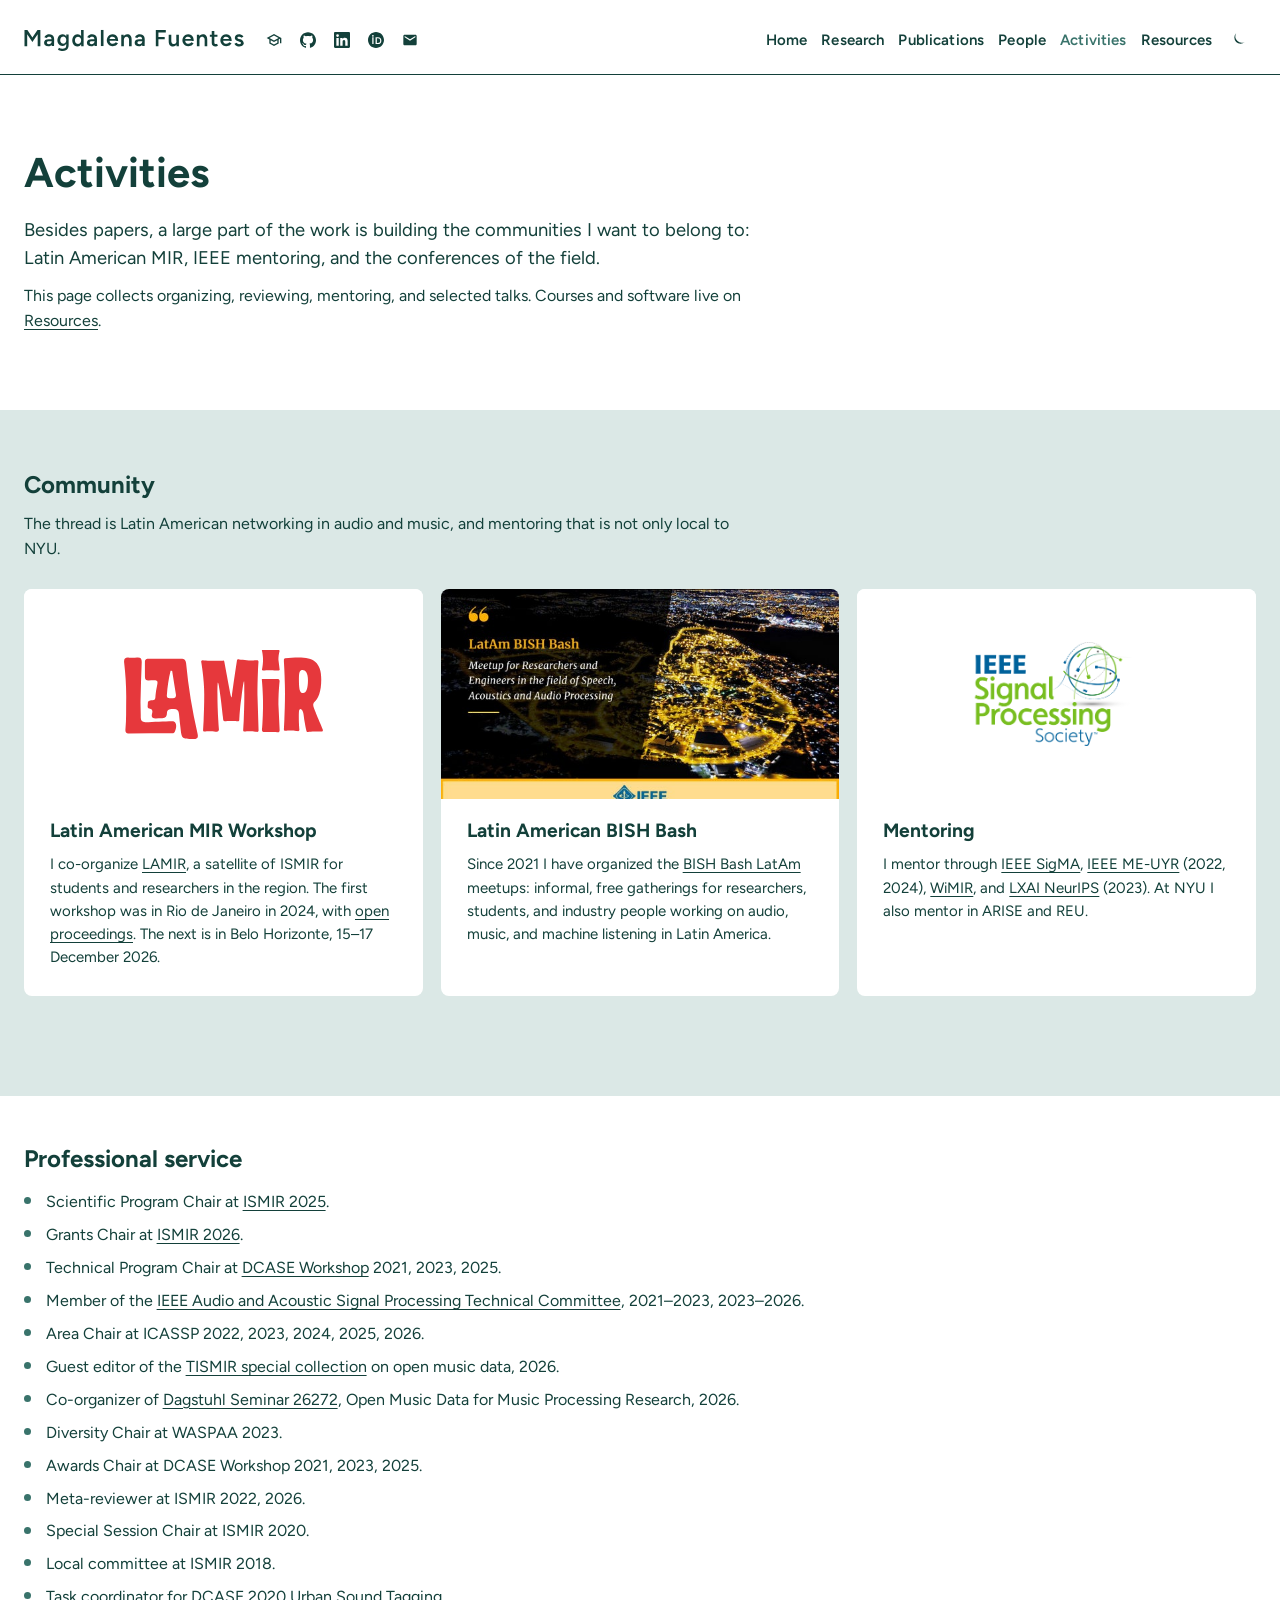
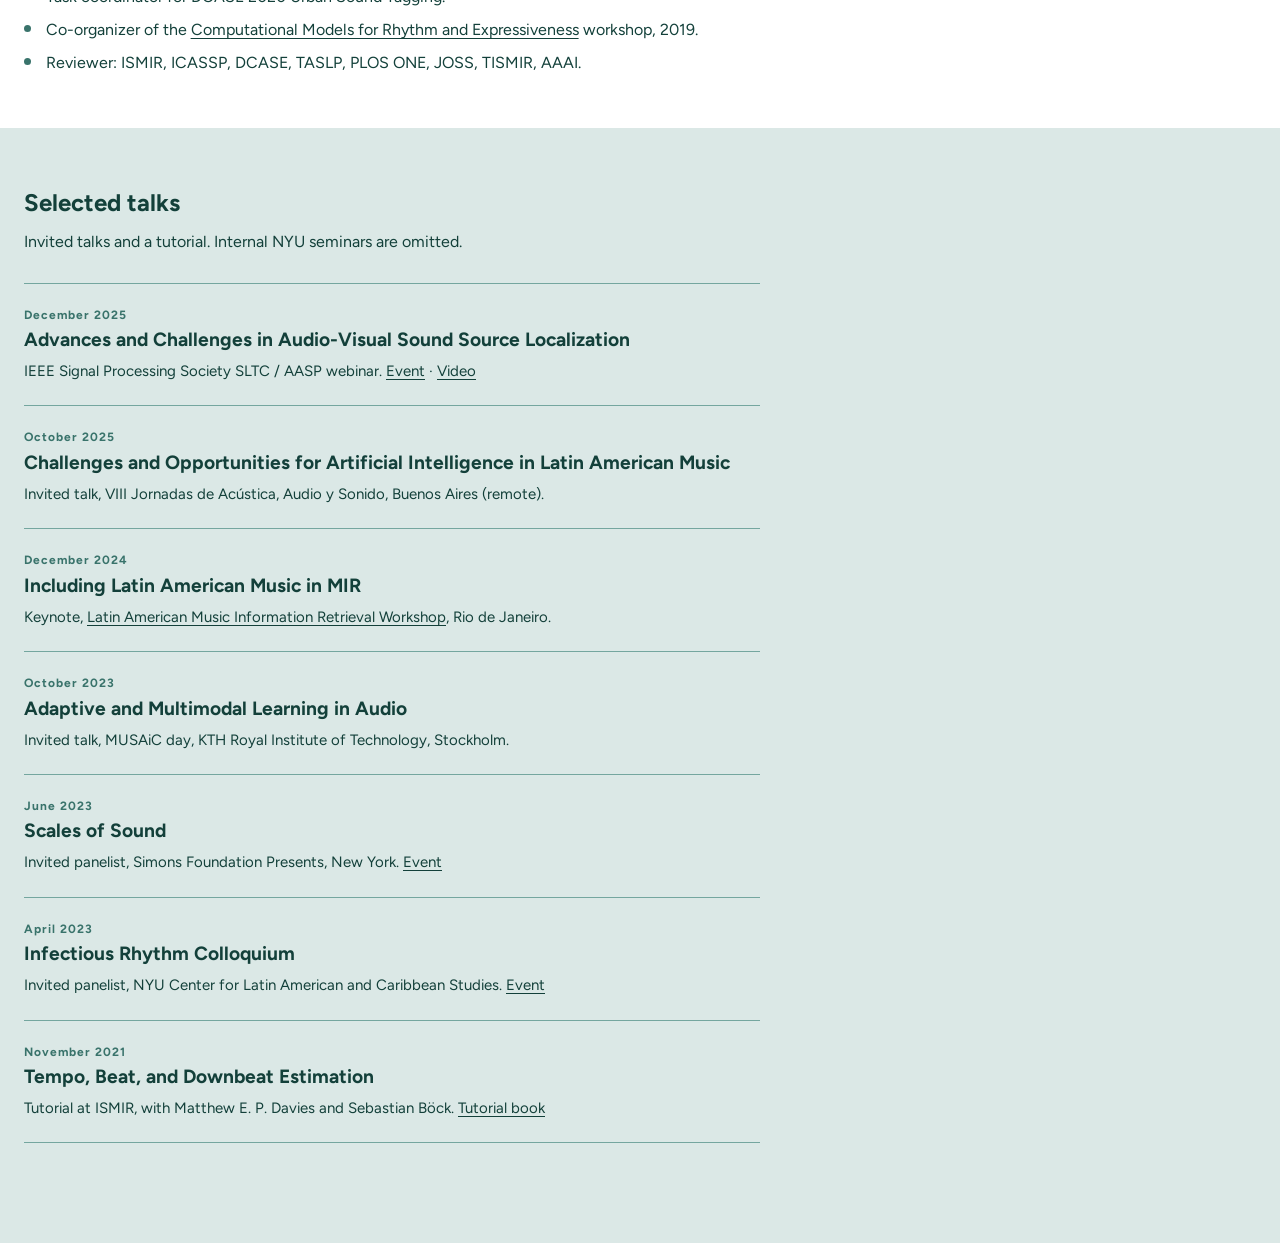
==== commit 9467e77b: "Open the home page with a welcome, and keep the portrait and awards on their own pages. People now c" ====
--- a/activities/index.html
+++ b/activities/index.html
@@ -15,13 +15,14 @@
   <link rel="preconnect" href="https://fonts.googleapis.com">
   <link rel="preconnect" href="https://fonts.gstatic.com" crossorigin>
   <link href="https://fonts.googleapis.com/css2?family=Figtree:ital,wght@0,400;0,600;0,700;1,400;1,600;1,700&display=swap" rel="stylesheet">
-  <link rel="stylesheet" href="../assets/css/style.css?v=16">
+  <link rel="stylesheet" href="../assets/css/style.css?v=17">
 </head>
 <body class="page-activities">
   <div class="mobile-nav" id="mobile-nav">
     <button class="mobile-close" type="button" aria-label="Close menu">&times;</button>
     <ul>
             <li><a href="../"><span>Home</span></a></li>
+            <li><a href="../research/"><span>Research</span></a></li>
             <li><a href="../publications/"><span>Publications</span></a></li>
             <li><a href="../people/"><span>People</span></a></li>
             <li><a href="../activities/" aria-current="page"><span>Activities</span></a></li>
@@ -55,6 +56,7 @@
       <nav class="desktop-nav" aria-label="Primary">
         <ul class="nav-list">
             <li><a href="../"><span>Home</span></a></li>
+            <li><a href="../research/"><span>Research</span></a></li>
             <li><a href="../publications/"><span>Publications</span></a></li>
             <li><a href="../people/"><span>People</span></a></li>
             <li><a href="../activities/" aria-current="page"><span>Activities</span></a></li>
--- a/assets/css/style.css
+++ b/assets/css/style.css
@@ -375,6 +375,29 @@
   margin: 0 0 70px;
 }
 
+.hero-intro {
+  max-width: 52rem;
+}
+
+.hero-intro .hero-name {
+  margin: 0 0 28px;
+}
+
+.hero .btn-row {
+  margin-top: 28px;
+}
+
+.hero .btn {
+  background: transparent;
+  border: 1px solid var(--mint);
+  color: var(--white) !important;
+}
+
+.hero .btn:hover {
+  background: var(--mint);
+  color: var(--teal) !important;
+}
+
 .hero-portrait {
   width: min(340px, 100%);
   margin: 0 auto;
@@ -995,6 +1018,44 @@
   margin: 0 0 12px;
 }
 
+.bio-grid {
+  display: grid;
+  grid-template-columns: 220px 1fr;
+  gap: 48px;
+  align-items: start;
+  padding-bottom: 8px;
+}
+
+.bio-grid img {
+  width: 220px;
+  border-radius: 50%;
+}
+
+.bio-grid h2,
+.bio-grid h3 {
+  color: var(--teal);
+}
+
+.bio-grid .profile-name {
+  margin: 0 0 0.6em;
+  font-size: 2rem;
+}
+
+.bio-grid h3 {
+  margin: 1.1em 0 0.2em;
+}
+
+.bio-grid p {
+  margin: 0 0 1em;
+}
+
+.page-people .bio-grid {
+  max-width: 920px;
+  margin-bottom: 56px;
+  padding-bottom: 48px;
+  border-bottom: 1px solid var(--mint-dark);
+}
+
 .research-sub,
 .section-intro {
   color: var(--teal);
@@ -1436,6 +1497,20 @@
   .people-grid {
     grid-template-columns: max-content;
     justify-content: center;
+  }
+
+  .bio-grid {
+    grid-template-columns: 1fr;
+    gap: 24px;
+    justify-items: center;
+  }
+
+  .bio-grid img {
+    width: min(220px, 70vw);
+  }
+
+  .page-people .bio-grid {
+    text-align: left;
   }
 
   .alumni-grid {
@@ -1585,6 +1660,16 @@
   color: #ffffff !important;
 }
 
+html[data-theme="dark"] .hero .btn:hover {
+  color: var(--teal) !important;
+}
+
+html[data-theme="dark"] .bio-grid h2,
+html[data-theme="dark"] .bio-grid h3,
+html[data-theme="dark"] .research-lead {
+  color: #f4faf8;
+}
+
 html[data-theme="dark"] .pub .authors,
 html[data-theme="dark"] .pub .venue,
 html[data-theme="dark"] .pub .self {
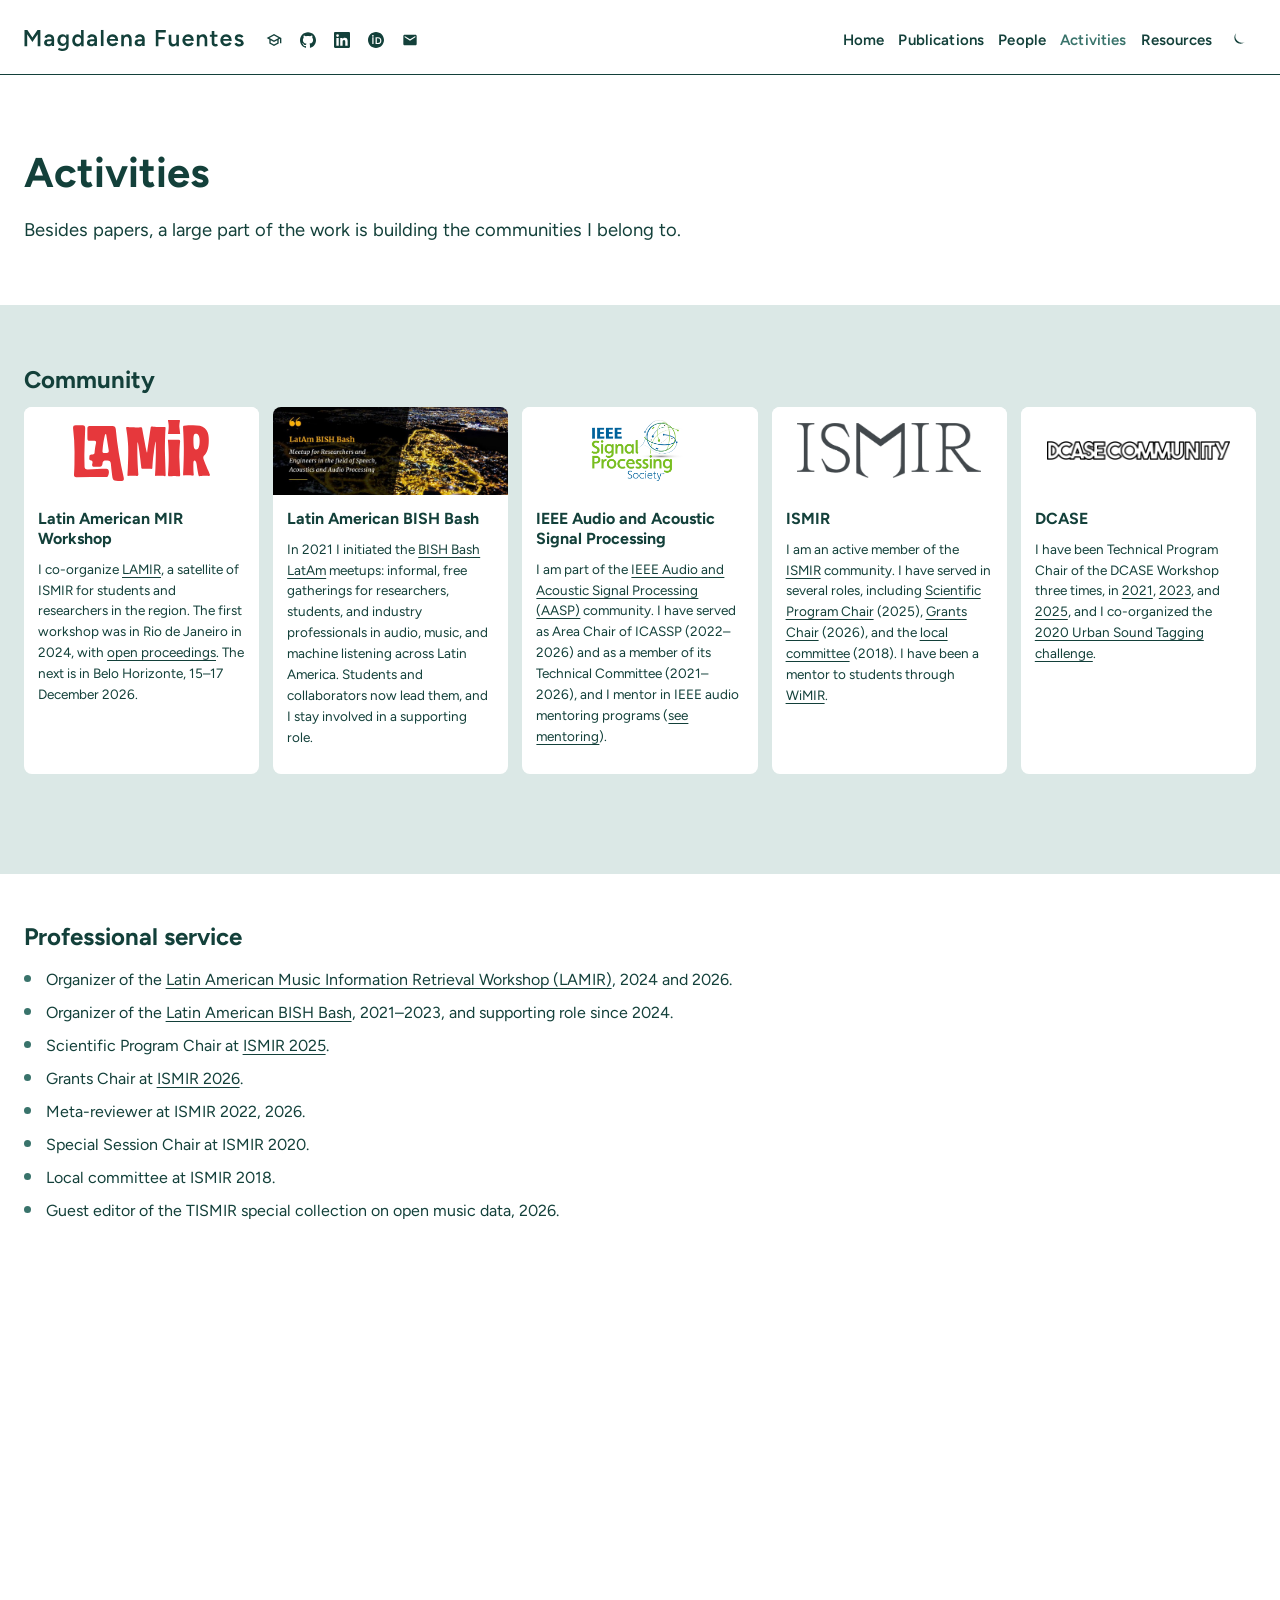
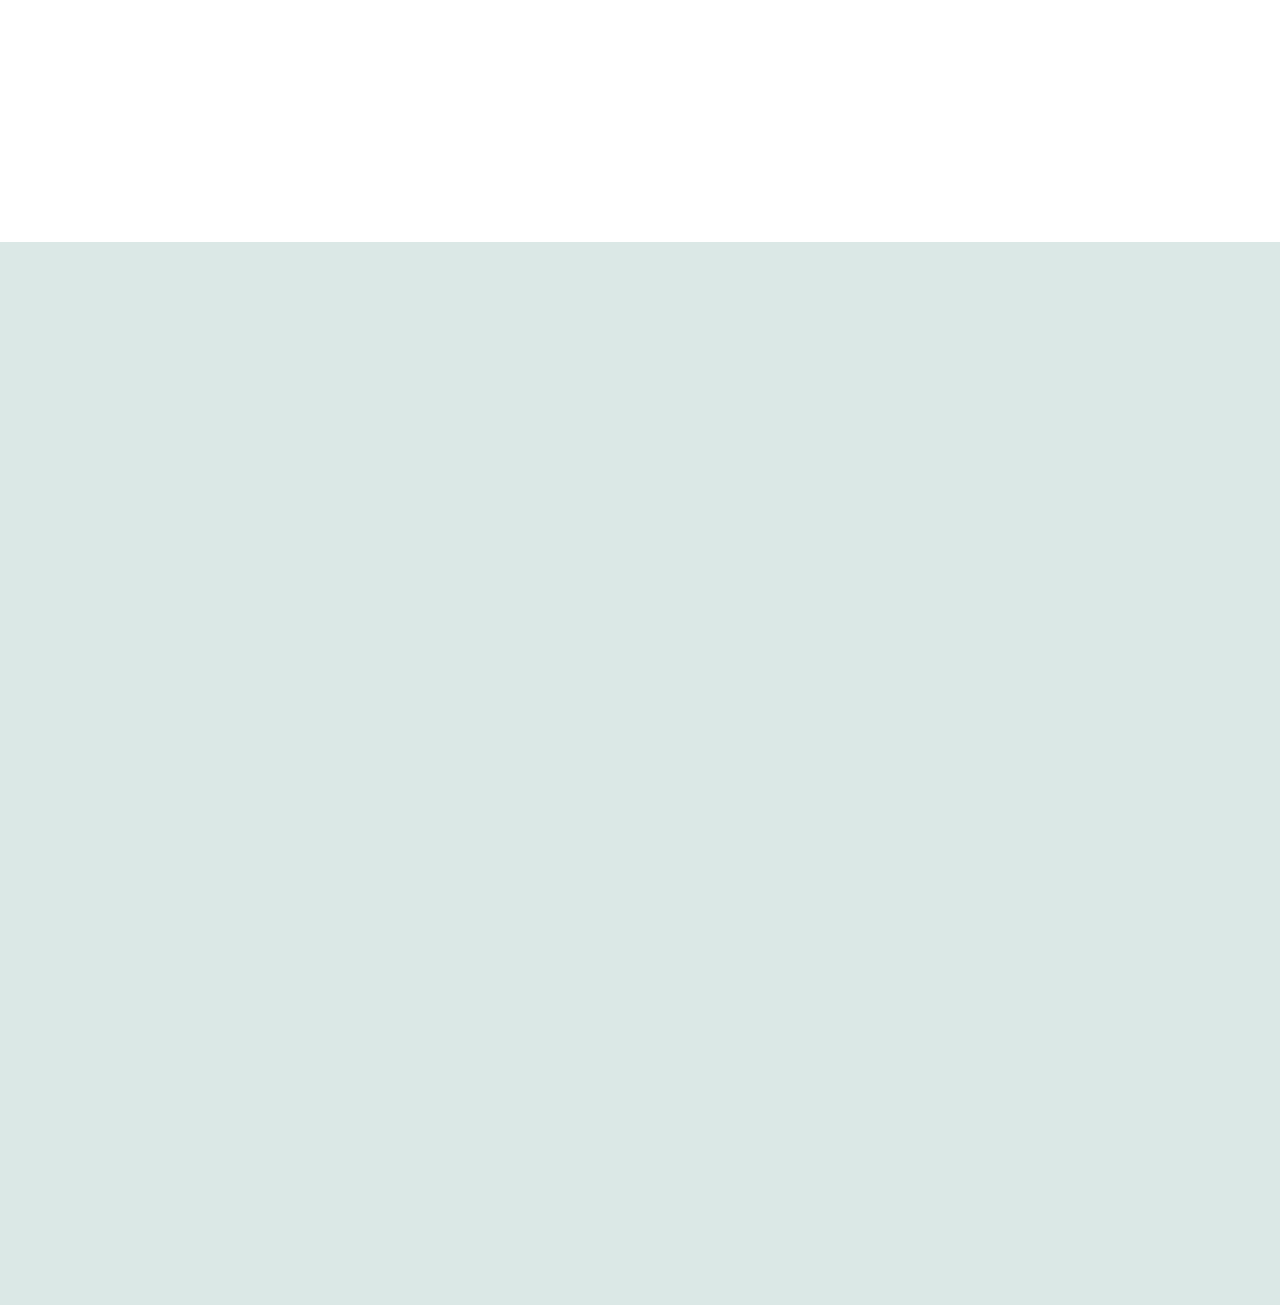
==== commit 6faf5950: "Show the communities, mentoring, and selected student projects on the public site." ====
--- a/activities/index.html
+++ b/activities/index.html
@@ -15,14 +15,13 @@
   <link rel="preconnect" href="https://fonts.googleapis.com">
   <link rel="preconnect" href="https://fonts.gstatic.com" crossorigin>
   <link href="https://fonts.googleapis.com/css2?family=Figtree:ital,wght@0,400;0,600;0,700;1,400;1,600;1,700&display=swap" rel="stylesheet">
-  <link rel="stylesheet" href="../assets/css/style.css?v=17">
+  <link rel="stylesheet" href="../assets/css/style.css?v=27">
 </head>
 <body class="page-activities">
   <div class="mobile-nav" id="mobile-nav">
     <button class="mobile-close" type="button" aria-label="Close menu">&times;</button>
     <ul>
             <li><a href="../"><span>Home</span></a></li>
-            <li><a href="../research/"><span>Research</span></a></li>
             <li><a href="../publications/"><span>Publications</span></a></li>
             <li><a href="../people/"><span>People</span></a></li>
             <li><a href="../activities/" aria-current="page"><span>Activities</span></a></li>
@@ -56,7 +55,6 @@
       <nav class="desktop-nav" aria-label="Primary">
         <ul class="nav-list">
             <li><a href="../"><span>Home</span></a></li>
-            <li><a href="../research/"><span>Research</span></a></li>
             <li><a href="../publications/"><span>Publications</span></a></li>
             <li><a href="../people/"><span>People</span></a></li>
             <li><a href="../activities/" aria-current="page"><span>Activities</span></a></li>
@@ -73,15 +71,13 @@
     <section class="page-main" style="padding-bottom:48px">
       <div class="container">
         <h1 class="page-title reveal">Activities</h1>
-        <p class="research-lead reveal">Besides papers, a large part of the work is building the communities I want to belong to: Latin American MIR, IEEE mentoring, and the conferences of the field.</p>
-        <p class="research-sub reveal">This page collects organizing, reviewing, mentoring, and selected talks. Courses and software live on <a href="../resources/">Resources</a>.</p>
+        <p class="research-lead reveal">Besides papers, a large part of the work is building the communities I belong to.</p>
       </div>
     </section>
     <section class="section-mint" id="community">
       <div class="container">
         <h2 class="reveal">Community</h2>
-        <p class="section-intro reveal">The thread is Latin American networking in audio and music, and mentoring that is not only local to NYU.</p>
-        <div class="theme-grid theme-grid-3">
+        <div class="community-grid">
           <article class="theme-card reveal">
             <div class="community-banner">
               <img class="community-logo community-logo-lamir" src="../assets/images/activities/lamir.svg" alt="LAMIR">
@@ -92,14 +88,28 @@
           <article class="theme-card reveal">
             <img src="../assets/images/activities/bish.jpg" alt="BISH Bash LatAm">
             <h3>Latin American BISH Bash</h3>
-            <p>Since 2021 I have organized the <a href="https://www.meetup.com/bish-bash-latam/" target="_blank" rel="noopener">BISH Bash LatAm</a> meetups: informal, free gatherings for researchers, students, and industry people working on audio, music, and machine listening in Latin America.</p>
+            <p>In 2021 I initiated the <a href="https://www.meetup.com/bish-bash-latam/" target="_blank" rel="noopener">BISH Bash LatAm</a> meetups: informal, free gatherings for researchers, students, and industry professionals in audio, music, and machine listening across Latin America. Students and collaborators now lead them, and I stay involved in a supporting role.</p>
           </article>
           <article class="theme-card reveal">
             <div class="community-banner">
               <img class="community-logo community-logo-ieee" src="../assets/images/activities/ieee.png" alt="IEEE Signal Processing Society">
             </div>
-            <h3>Mentoring</h3>
-            <p>I mentor through <a href="https://signalprocessingsociety.org/community-involvement/signal-processing-mentorship-academy-sigma-program" target="_blank" rel="noopener">IEEE SigMA</a>, <a href="https://signalprocessingsociety.org/newsletter/2024/06/call-project-proposals-ieee-sps-me-uyr-program-mentoring-experiences" target="_blank" rel="noopener">IEEE ME-UYR</a> (2022, 2024), <a href="https://wimir.wordpress.com/mentoring-program/" target="_blank" rel="noopener">WiMIR</a>, and <a href="https://www.latinxinai.org/neurips-2023" target="_blank" rel="noopener">LXAI NeurIPS</a> (2023). At NYU I also mentor in ARISE and REU.</p>
+            <h3>IEEE Audio and Acoustic Signal Processing</h3>
+            <p>I am part of the <a href="https://signalprocessingsociety.org/community-involvement/audio-and-acoustic-signal-processing" target="_blank" rel="noopener">IEEE Audio and Acoustic Signal Processing (AASP)</a> community. I have served as Area Chair of ICASSP (2022–2026) and as a member of its Technical Committee (2021–2026), and I mentor in IEEE audio mentoring programs (<a href="#mentoring">see mentoring</a>).</p>
+          </article>
+          <article class="theme-card reveal">
+            <div class="community-banner">
+              <img class="community-logo community-logo-ismir" src="../assets/images/activities/ismir.png" alt="International Society for Music Information Retrieval">
+            </div>
+            <h3>ISMIR</h3>
+            <p>I am an active member of the <a href="https://ismir.net/" target="_blank" rel="noopener">ISMIR</a> community. I have served in several roles, including <a href="https://ismir2025.ismir.net/" target="_blank" rel="noopener">Scientific Program Chair</a> (2025), <a href="https://ismir2026.ismir.net/about/organizers" target="_blank" rel="noopener">Grants Chair</a> (2026), and the <a href="https://ismir2018.ismir.net/pages/about-organizing-committee.html" target="_blank" rel="noopener">local committee</a> (2018). I have been a mentor to students through <a href="https://wimir.wordpress.com/mentoring-program/" target="_blank" rel="noopener">WiMIR</a>.</p>
+          </article>
+          <article class="theme-card reveal">
+            <div class="community-banner community-banner-dcase">
+              <img class="community-logo community-logo-dcase" src="../assets/images/activities/dcase.png" alt="DCASE Community">
+            </div>
+            <h3>DCASE</h3>
+            <p>I have been Technical Program Chair of the DCASE Workshop three times, in <a href="https://dcase.community/workshop2021/organizers" target="_blank" rel="noopener">2021</a>, <a href="https://dcase.community/workshop2023/organizers" target="_blank" rel="noopener">2023</a>, and <a href="https://dcase.community/workshop2025/organizers" target="_blank" rel="noopener">2025</a>, and I co-organized the <a href="https://dcase.community/challenge2020/task-urban-sound-tagging-with-spatiotemporal-context" target="_blank" rel="noopener">2020 Urban Sound Tagging challenge</a>.</p>
           </article>
         </div>
       </div>
@@ -108,28 +118,37 @@
       <div class="container">
         <h2 class="reveal">Professional service</h2>
         <ul class="service-list reveal">
+          <li>Organizer of the <a href="https://lamir-workshop.github.io/" target="_blank" rel="noopener">Latin American Music Information Retrieval Workshop (LAMIR)</a>, 2024 and 2026.</li>
+          <li>Organizer of the <a href="https://www.meetup.com/bish-bash-latam/" target="_blank" rel="noopener">Latin American BISH Bash</a>, 2021–2023, and supporting role since 2024.</li>
           <li>Scientific Program Chair at <a href="https://ismir2025.ismir.net/" target="_blank" rel="noopener">ISMIR 2025</a>.</li>
           <li>Grants Chair at <a href="https://ismir2026.ismir.net/about/organizers" target="_blank" rel="noopener">ISMIR 2026</a>.</li>
-          <li>Technical Program Chair at <a href="https://dcase.community/workshop2025/organizers" target="_blank" rel="noopener">DCASE Workshop</a> 2021, 2023, 2025.</li>
-          <li>Member of the <a href="https://signalprocessingsociety.org/community-involvement/audio-and-acoustic-signal-processing" target="_blank" rel="noopener">IEEE Audio and Acoustic Signal Processing Technical Committee</a>, 2021–2023, 2023–2026.</li>
-          <li>Area Chair at ICASSP 2022, 2023, 2024, 2025, 2026.</li>
-          <li>Guest editor of the <a href="https://account.transactions.ismir.net/index.php/up-j-tismir/libraryFiles/downloadPublic/9" target="_blank" rel="noopener">TISMIR special collection</a> on open music data, 2026.</li>
-          <li>Co-organizer of <a href="https://www.dagstuhl.de/26272" target="_blank" rel="noopener">Dagstuhl Seminar 26272</a>, Open Music Data for Music Processing Research, 2026.</li>
-          <li>Diversity Chair at WASPAA 2023.</li>
-          <li>Awards Chair at DCASE Workshop 2021, 2023, 2025.</li>
           <li>Meta-reviewer at ISMIR 2022, 2026.</li>
           <li>Special Session Chair at ISMIR 2020.</li>
           <li>Local committee at ISMIR 2018.</li>
+          <li>Guest editor of the <a href="https://account.transactions.ismir.net/index.php/up-j-tismir/libraryFiles/downloadPublic/9" target="_blank" rel="noopener">TISMIR special collection</a> on open music data, 2026.</li>
+          <li>Technical Program Chair at <a href="https://dcase.community/workshop2025/organizers" target="_blank" rel="noopener">DCASE Workshop</a> 2021, 2023, 2025.</li>
+          <li>Awards Chair at DCASE Workshop 2021, 2023, 2025.</li>
           <li>Task coordinator for DCASE 2020 Urban Sound Tagging.</li>
+          <li>Member of the <a href="https://signalprocessingsociety.org/community-involvement/audio-and-acoustic-signal-processing" target="_blank" rel="noopener">IEEE Audio and Acoustic Signal Processing Technical Committee</a>, 2021–2023, 2023–2026.</li>
+          <li>Area Chair at ICASSP 2022, 2023, 2024, 2025, 2026.</li>
+          <li>Diversity Chair at WASPAA 2023.</li>
+          <li>Co-organizer of <a href="https://www.dagstuhl.de/26272" target="_blank" rel="noopener">Dagstuhl Seminar 26272</a>, Open Music Data for Music Processing Research, 2026.</li>
           <li>Co-organizer of the <a href="http://www02.smt.ufrj.br/~starel/workshop/" target="_blank" rel="noopener">Computational Models for Rhythm and Expressiveness</a> workshop, 2019.</li>
           <li>Reviewer: ISMIR, ICASSP, DCASE, TASLP, PLOS ONE, JOSS, TISMIR, AAAI.</li>
+        </ul>
+        <h2 class="reveal" id="mentoring">Mentoring</h2>
+        <ul class="service-list reveal">
+          <li><a href="https://signalprocessingsociety.org/community-involvement/signal-processing-mentorship-academy-sigma-program" target="_blank" rel="noopener">Signal Processing Mentorship Academy (SigMA)</a>, IEEE Signal Processing Society. 2022, 2024, 2026.</li>
+          <li><a href="https://wimir.wordpress.com/mentoring-program/" target="_blank" rel="noopener">Women in Music Information Retrieval (WiMIR)</a> mentoring program. 2020.</li>
+          <li><a href="https://www.latinxinai.org/neurips-2023" target="_blank" rel="noopener">LatinX in AI (LXAI)</a> NeurIPS Mentoring Program. 2023.</li>
+          <li><a href="https://k12stem.engineering.nyu.edu/programs/arise" target="_blank" rel="noopener">Applied Research Innovations in Science and Engineering (ARISE)</a>, NYU Tandon. 2020, 2021, 2022, 2025.</li>
+          <li><a href="https://steinhardt.nyu.edu/marl/join-us/research-experiences-undergraduates-nyus-marl" target="_blank" rel="noopener">Research Experiences for Undergraduates (REU)</a> at the Music and Audio Research Laboratory, NYU Steinhardt. 2020, 2021, 2022, 2024, 2025.</li>
         </ul>
       </div>
     </section>
     <section class="section-mint" id="talks">
       <div class="container">
         <h2 class="reveal">Selected talks</h2>
-        <p class="section-intro reveal">Invited talks and a tutorial. Internal NYU seminars are omitted.</p>
         <div class="join-paths">
           <article class="join-path reveal">
             <span class="theme-num">December 2025</span>
--- a/assets/css/style.css
+++ b/assets/css/style.css
@@ -419,6 +419,14 @@
   font-weight: 400;
 }
 
+.hero-bio h1 {
+  margin: 0 0 18px;
+  font-size: 1.35rem;
+  font-weight: 700;
+  line-height: 1.2;
+  color: var(--white);
+}
+
 .hero-bio p {
   margin: 0 0 1em;
 }
@@ -519,6 +527,43 @@
   text-transform: none;
 }
 
+.copy-bib,
+.copy-bio {
+  display: inline-flex;
+  align-items: center;
+  justify-content: center;
+  width: 28px;
+  height: 26px;
+  padding: 0;
+}
+
+.copy-bib svg,
+.copy-bio svg {
+  width: 15px;
+  height: 15px;
+  min-width: 15px;
+  flex: 0 0 15px;
+  display: block;
+  overflow: visible;
+  fill: none;
+  stroke: currentColor;
+  stroke-width: 2;
+  stroke-linecap: round;
+  stroke-linejoin: round;
+}
+
+.copy-bib .copy-check,
+.copy-bio .copy-check,
+.copy-bib.is-copied .copy-icon,
+.copy-bio.is-copied .copy-icon {
+  display: none;
+}
+
+.copy-bib.is-copied .copy-check,
+.copy-bio.is-copied .copy-check {
+  display: block;
+}
+
 .btn-round {
   border-radius: 999px;
   padding: 8px 16px;
@@ -595,6 +640,56 @@
   font-size: 13px;
 }
 
+.page-people .page-title {
+  margin-bottom: 48px;
+}
+
+.person-self {
+  grid-template-columns: 168px minmax(280px, 680px);
+  align-items: start;
+  justify-content: start;
+  width: fit-content;
+  max-width: 100%;
+  margin: 0 0 64px;
+  text-align: left;
+}
+
+.person .bibtex {
+  display: none;
+  margin: 14px 0 0;
+  padding: 14px 16px;
+  max-width: 100%;
+  background: var(--mint);
+  color: var(--teal);
+  border-radius: 8px;
+  font-size: 15px;
+  line-height: 1.55;
+  white-space: normal;
+}
+
+.person .bibtex.is-open {
+  display: block;
+}
+
+.person-self .bibtex {
+  grid-column: 1 / -1;
+}
+
+.person .bio-text p {
+  margin: 0 0 0.85em;
+  font-size: 15px;
+  line-height: 1.55;
+  color: var(--teal);
+}
+
+.person .bio-text p:last-child {
+  margin-bottom: 0;
+}
+
+.person .copy-bio {
+  margin: 0 0 12px;
+}
+
 .person .btn:hover,
 .person .btn-sm:hover {
   background: var(--teal);
@@ -732,8 +827,23 @@
   border-radius: 8px;
   font-size: 12px;
   line-height: 1.45;
+  white-space: normal;
+  overflow-wrap: anywhere;
+}
+
+.pub .bibtex pre {
+  margin: 0;
+  font-family: ui-monospace, SFMono-Regular, Menlo, Consolas, monospace;
+  font-size: 12px;
+  line-height: 1.45;
   white-space: pre-wrap;
   overflow-wrap: anywhere;
+  background: transparent;
+  color: inherit;
+}
+
+.pub .copy-bib {
+  margin: 0 0 10px;
 }
 
 .pub .bibtex.is-open {
@@ -999,7 +1109,6 @@
 /* Research overview and Join */
 .page-research .page-title,
 .page-join .page-title,
-.page-people .page-title,
 .page-activities .page-title {
   margin-bottom: 18px;
 }
@@ -1008,6 +1117,48 @@
 .page-join h2,
 .page-activities h2 {
   margin: 0 0 12px;
+}
+
+.page-activities #mentoring {
+  margin-top: 64px;
+  scroll-margin-top: calc(var(--header-h) + 16px);
+}
+
+.page-activities .community-grid {
+  display: grid;
+  grid-template-columns: repeat(5, minmax(0, 1fr));
+  gap: 14px;
+}
+
+.page-activities .community-grid .theme-card h3 {
+  margin-left: 14px;
+  margin-right: 14px;
+  font-size: 1rem;
+}
+
+.page-activities .community-grid .theme-card p {
+  margin-left: 14px;
+  margin-right: 14px;
+  font-size: 13.5px;
+}
+
+.page-activities .theme-card img,
+.page-activities .theme-card .community-banner {
+  height: 88px;
+  margin-bottom: 14px;
+}
+
+.page-activities .theme-card .community-banner .community-logo,
+.page-activities .theme-card .community-banner .community-logo-lamir,
+.page-activities .theme-card .community-banner .community-logo-ieee,
+.page-activities .theme-card .community-banner .community-logo-ismir,
+.page-activities .theme-card .community-banner .community-logo-dcase {
+  max-width: 78%;
+  max-height: 70%;
+}
+
+.page-activities .community-banner-dcase {
+  background: #000;
 }
 
 .research-lead {
@@ -1168,14 +1319,17 @@
 .highlight-grid {
   display: grid;
   grid-template-columns: repeat(2, minmax(0, 1fr));
-  gap: 32px 28px;
+  gap: 56px 28px;
 }
 
 .highlight-card img {
   width: 100%;
-  height: 160px;
+  height: auto;
+  aspect-ratio: 1722 / 549;
   object-fit: contain;
-  background: var(--mint);
+  object-position: center;
+  background: #fff;
+  border-radius: 6px;
   margin-bottom: 14px;
 }
 
@@ -1477,10 +1631,17 @@
   }
 }
 
+@media (max-width: 980px) {
+  .page-activities .community-grid {
+    grid-template-columns: repeat(2, minmax(0, 1fr));
+  }
+}
+
 @media (max-width: 640px) {
   .dataset-grid,
   .theme-grid,
   .theme-grid-3,
+  .page-activities .community-grid,
   .highlight-grid,
   .news-grid,
   .news-grid-4,
@@ -1511,6 +1672,15 @@
 
   .page-people .bio-grid {
     text-align: left;
+  }
+
+  .person-self {
+    grid-template-columns: 1fr;
+    justify-items: start;
+  }
+
+  .person-self > div {
+    width: 100%;
   }
 
   .alumni-grid {
@@ -1611,7 +1781,7 @@
   border-bottom-color: var(--teal);
 }
 
-html[data-theme="dark"] :where(.affiliations, .section-mint, .site-footer, .pub .bibtex) {
+html[data-theme="dark"] :where(.affiliations, .section-mint, .site-footer, .pub .bibtex, .person .bibtex) {
   background: #17302c;
 }
 
@@ -1670,6 +1840,15 @@
   color: #f4faf8;
 }
 
+html[data-theme="dark"] .person .bibtex {
+  background: #17302c;
+  color: #d7e6e2;
+}
+
+html[data-theme="dark"] .person .bio-text p {
+  color: #d7e6e2;
+}
+
 html[data-theme="dark"] .pub .authors,
 html[data-theme="dark"] .pub .venue,
 html[data-theme="dark"] .pub .self {
@@ -1707,3 +1886,31 @@
 html[data-theme="dark"] .mobile-close {
   color: #f4faf8;
 }
+
+html[data-theme="dark"] #awards {
+  background: #10211e;
+}
+
+html[data-theme="dark"] #awards .news-card {
+  background: var(--mint);
+  color: var(--ink);
+  border-radius: 8px;
+  border-top: 0;
+  padding: 22px 18px 20px;
+}
+
+html[data-theme="dark"] #awards .news-card time,
+html[data-theme="dark"] #awards .news-card p {
+  color: var(--ink);
+}
+
+html[data-theme="dark"] .funder-card {
+  background: var(--mint);
+  color: var(--ink);
+}
+
+html[data-theme="dark"] .funder-card h3,
+html[data-theme="dark"] .funder-card p,
+html[data-theme="dark"] .funder-wordmark {
+  color: var(--ink);
+}
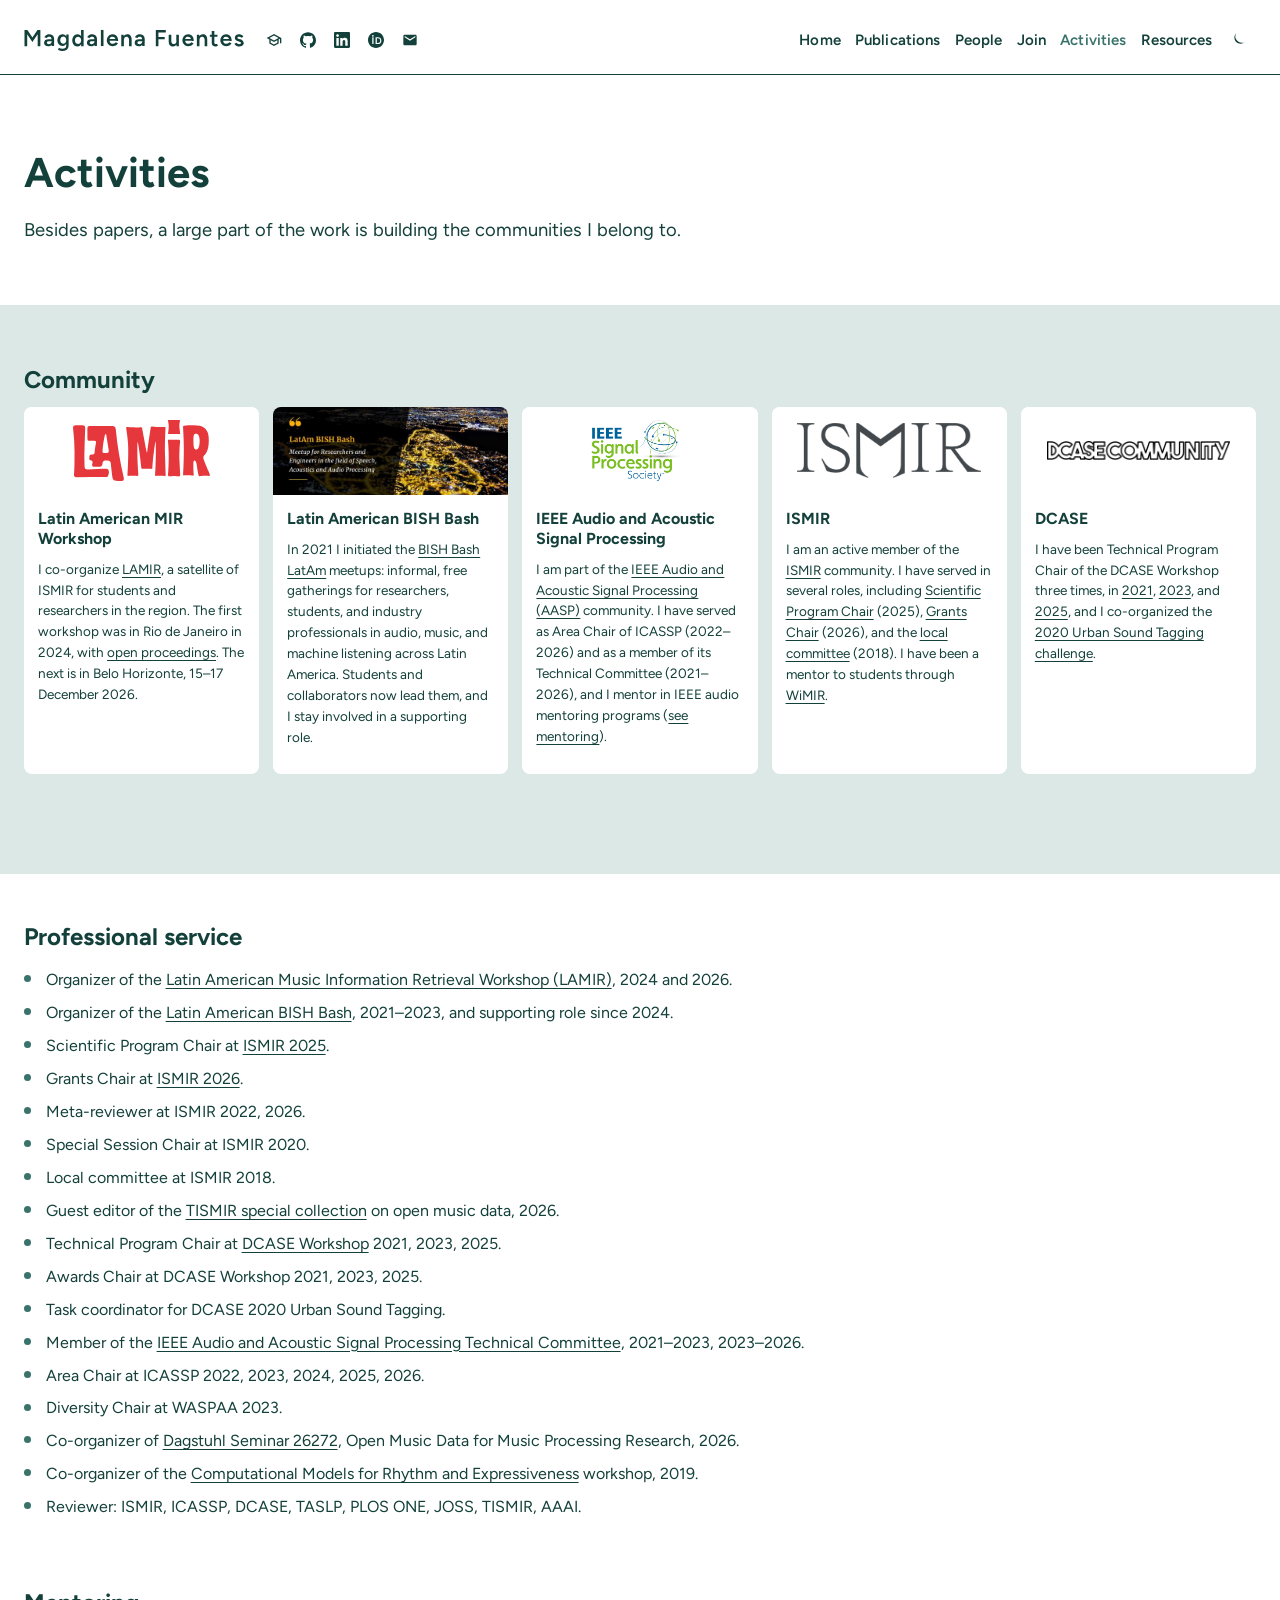
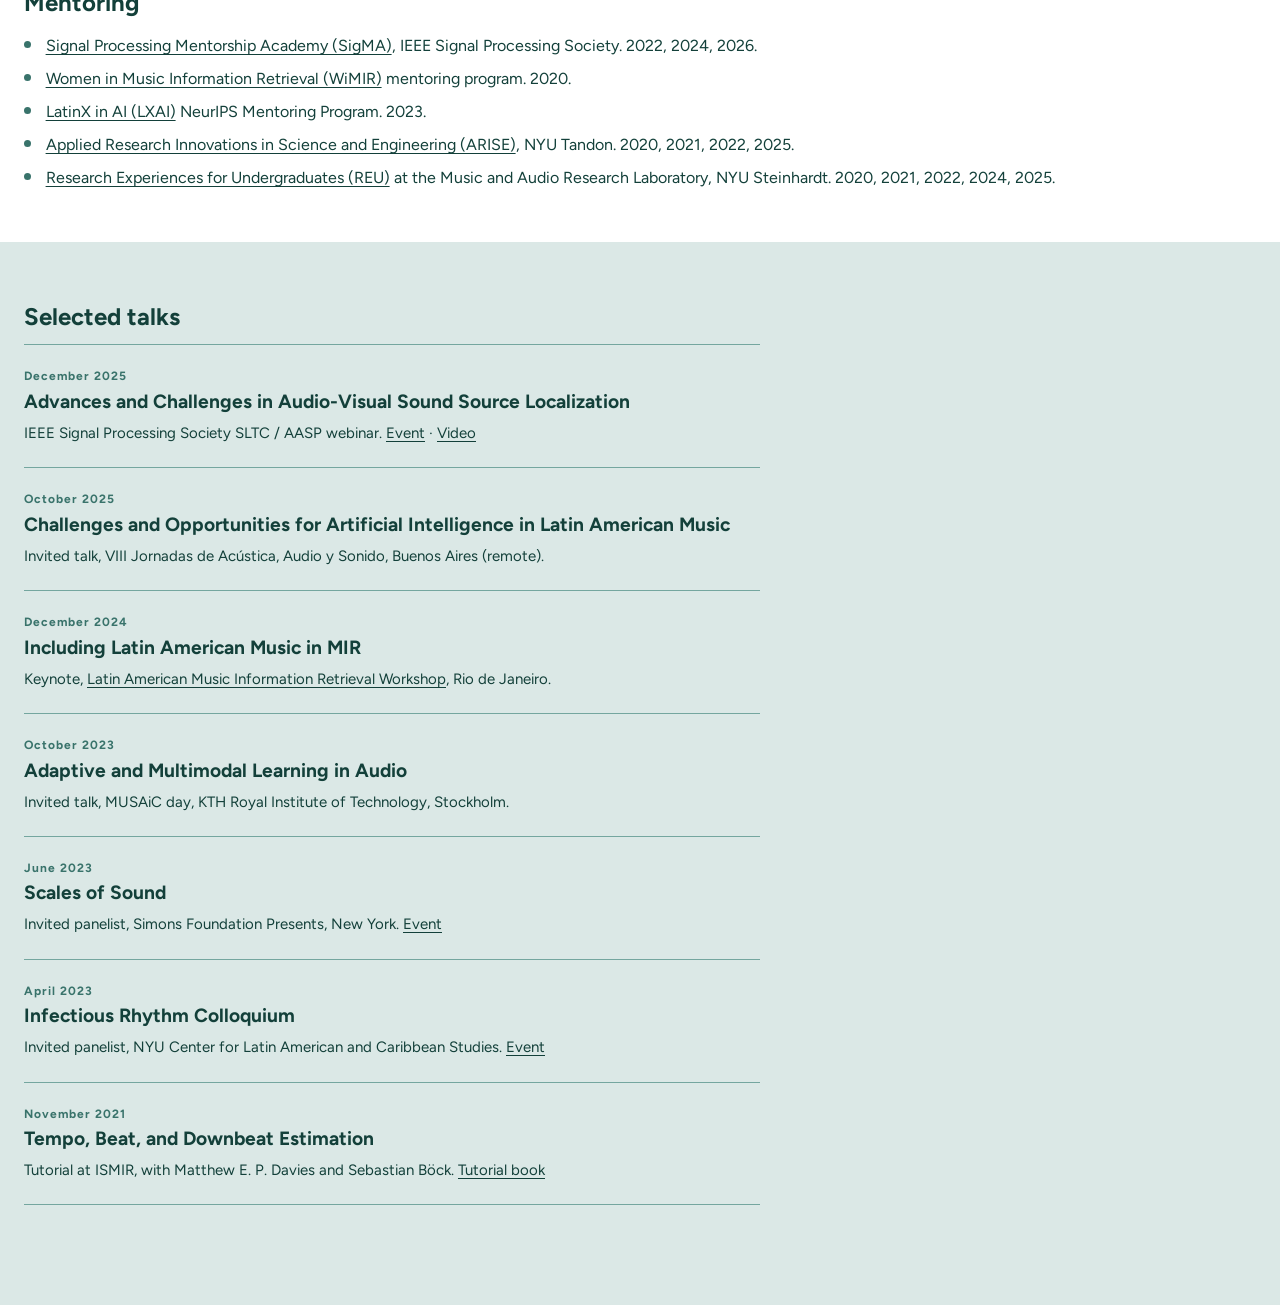
==== commit 974029c4: "Add a Join page for prospective students, and keep the dark menu, home waves, and favicon consistent" ====
--- a/activities/index.html
+++ b/activities/index.html
@@ -11,11 +11,11 @@
   <meta name="viewport" content="width=device-width, initial-scale=1">
   <title>Activities – Magdalena Fuentes</title>
   <meta name="description" content="Assistant Professor of Music Technology and Integrated Design &amp; Media at New York University. Machine listening, music information retrieval, and multimodal sound analysis.">
-  <link rel="icon" href="../assets/images/cropped-icon.jpeg" type="image/jpeg">
+  <link rel="icon" href="../assets/images/favicon.png" type="image/png" sizes="192x192">
   <link rel="preconnect" href="https://fonts.googleapis.com">
   <link rel="preconnect" href="https://fonts.gstatic.com" crossorigin>
   <link href="https://fonts.googleapis.com/css2?family=Figtree:ital,wght@0,400;0,600;0,700;1,400;1,600;1,700&display=swap" rel="stylesheet">
-  <link rel="stylesheet" href="../assets/css/style.css?v=27">
+  <link rel="stylesheet" href="../assets/css/style.css?v=33">
 </head>
 <body class="page-activities">
   <div class="mobile-nav" id="mobile-nav">
@@ -24,6 +24,7 @@
             <li><a href="../"><span>Home</span></a></li>
             <li><a href="../publications/"><span>Publications</span></a></li>
             <li><a href="../people/"><span>People</span></a></li>
+            <li><a href="../join/"><span>Join</span></a></li>
             <li><a href="../activities/" aria-current="page"><span>Activities</span></a></li>
             <li><a href="../resources/"><span>Resources</span></a></li>
     </ul>
@@ -57,6 +58,7 @@
             <li><a href="../"><span>Home</span></a></li>
             <li><a href="../publications/"><span>Publications</span></a></li>
             <li><a href="../people/"><span>People</span></a></li>
+            <li><a href="../join/"><span>Join</span></a></li>
             <li><a href="../activities/" aria-current="page"><span>Activities</span></a></li>
             <li><a href="../resources/"><span>Resources</span></a></li>
         </ul>
--- a/assets/css/style.css
+++ b/assets/css/style.css
@@ -376,7 +376,15 @@
 }
 
 .hero-intro {
-  max-width: 52rem;
+  display: grid;
+  grid-template-columns: minmax(0, 1.35fr) minmax(220px, 0.75fr);
+  gap: 48px;
+  align-items: center;
+}
+
+.hero-intro .hero-kicker {
+  width: 100%;
+  margin: 0;
 }
 
 .hero-intro .hero-name {
@@ -908,6 +916,8 @@
   max-width: 280px;
   width: auto;
   object-fit: contain;
+  background: #ffffff;
+  border-radius: 8px;
 }
 
 .software-card .btn-row {
@@ -937,7 +947,8 @@
   height: 110px;
   object-fit: cover;
   object-position: center;
-  background: var(--white);
+  background: #ffffff;
+  border-radius: 8px;
   margin-bottom: 12px;
 }
 
@@ -1503,6 +1514,58 @@
   margin-bottom: 48px;
 }
 
+.page-join .join-jumps {
+  display: flex;
+  flex-wrap: wrap;
+  gap: 8px;
+  margin: 4px 0 28px;
+}
+
+.page-join .join-lead {
+  max-width: 46rem;
+  margin: 0 0 56px;
+}
+
+.page-join .join-lead p {
+  margin: 0 0 1em;
+}
+
+.page-join .join-lead p:last-child {
+  margin-bottom: 0;
+}
+
+.page-join .join-section {
+  max-width: 46rem;
+  margin-bottom: 64px;
+  scroll-margin-top: calc(var(--header-h) + 16px);
+}
+
+.page-join .join-section h2 {
+  margin-bottom: 12px;
+}
+
+.join-programs {
+  display: grid;
+  grid-template-columns: repeat(2, minmax(0, 1fr));
+  gap: 16px;
+  margin: 22px 0;
+}
+
+.join-program {
+  background: var(--mint);
+  border-radius: 8px;
+  padding: 18px 18px 16px;
+}
+
+.join-program h3 {
+  margin: 0 0 8px;
+  font-size: 1.05rem;
+}
+
+.join-program p {
+  margin: 0 0 14px;
+}
+
 .page-join main a:not(.btn),
 .page-activities main a:not(.btn) {
   text-decoration: underline;
@@ -1558,6 +1621,7 @@
   .news-grid,
   .news-grid-4,
   .join-points,
+  .join-programs,
   .theme-grid-3 {
     grid-template-columns: repeat(2, minmax(0, 1fr));
   }
@@ -1590,8 +1654,13 @@
     padding: 110px 0 50px;
   }
 
-  .hero-grid {
+  .hero-grid,
+  .hero-intro {
     grid-template-columns: 1fr;
+  }
+
+  .hero-intro .hero-kicker {
+    width: min(420px, 100%);
   }
 
   .hero-desktop {
@@ -1646,7 +1715,8 @@
   .news-grid,
   .news-grid-4,
   .funder-grid,
-  .join-points {
+  .join-points,
+  .join-programs {
     grid-template-columns: 1fr;
   }
 
@@ -1656,8 +1726,15 @@
   }
 
   .people-grid {
-    grid-template-columns: max-content;
-    justify-content: center;
+    grid-template-columns: 1fr;
+    justify-items: start;
+  }
+
+  .people-grid .person {
+    grid-template-columns: 1fr;
+    justify-items: start;
+    width: 100%;
+    gap: 16px;
   }
 
   .bio-grid {
@@ -1777,34 +1854,37 @@
 
 html[data-theme="dark"] body:not(.page-home) .site-header,
 html[data-theme="dark"] body:not(.page-home) .site-header.is-sticky {
-  background: #ffffff;
-  border-bottom-color: var(--teal);
-}
-
-html[data-theme="dark"] :where(.affiliations, .section-mint, .site-footer, .pub .bibtex, .person .bibtex) {
+  background: rgba(12, 28, 25, 0.96);
+  border-bottom-color: transparent;
+}
+
+html[data-theme="dark"] :where(.affiliations, .section-mint, .site-footer, .pub .bibtex, .person .bibtex, .join-program) {
   background: #17302c;
 }
 
 html[data-theme="dark"] body:not(.page-home) .logo-light {
+  display: block;
+}
+
+html[data-theme="dark"] body:not(.page-home) .logo-dark {
   display: none;
 }
 
-html[data-theme="dark"] body:not(.page-home) .logo-dark {
-  display: block;
-}
-
-html[data-theme="dark"] body:not(.page-home) .site-header .nav-list a,
+html[data-theme="dark"] body:not(.page-home) .site-header .nav-list a {
+  color: #d7ebe6;
+}
+
 html[data-theme="dark"] body:not(.page-home) .site-header .header-socials a,
 html[data-theme="dark"] body:not(.page-home) .site-header .theme-toggle,
 html[data-theme="dark"] body:not(.page-home) .site-header .menu-toggle {
-  color: var(--teal);
+  color: var(--white);
 }
 
 html[data-theme="dark"] body:not(.page-home) .site-header .nav-list a:hover,
 html[data-theme="dark"] body:not(.page-home) .site-header .nav-list a[aria-current="page"],
 html[data-theme="dark"] body:not(.page-home) .site-header .header-socials a:hover,
 html[data-theme="dark"] body:not(.page-home) .site-header .theme-toggle:hover {
-  color: var(--teal-mid);
+  color: var(--mint);
 }
 
 html[data-theme="dark"] :where(
